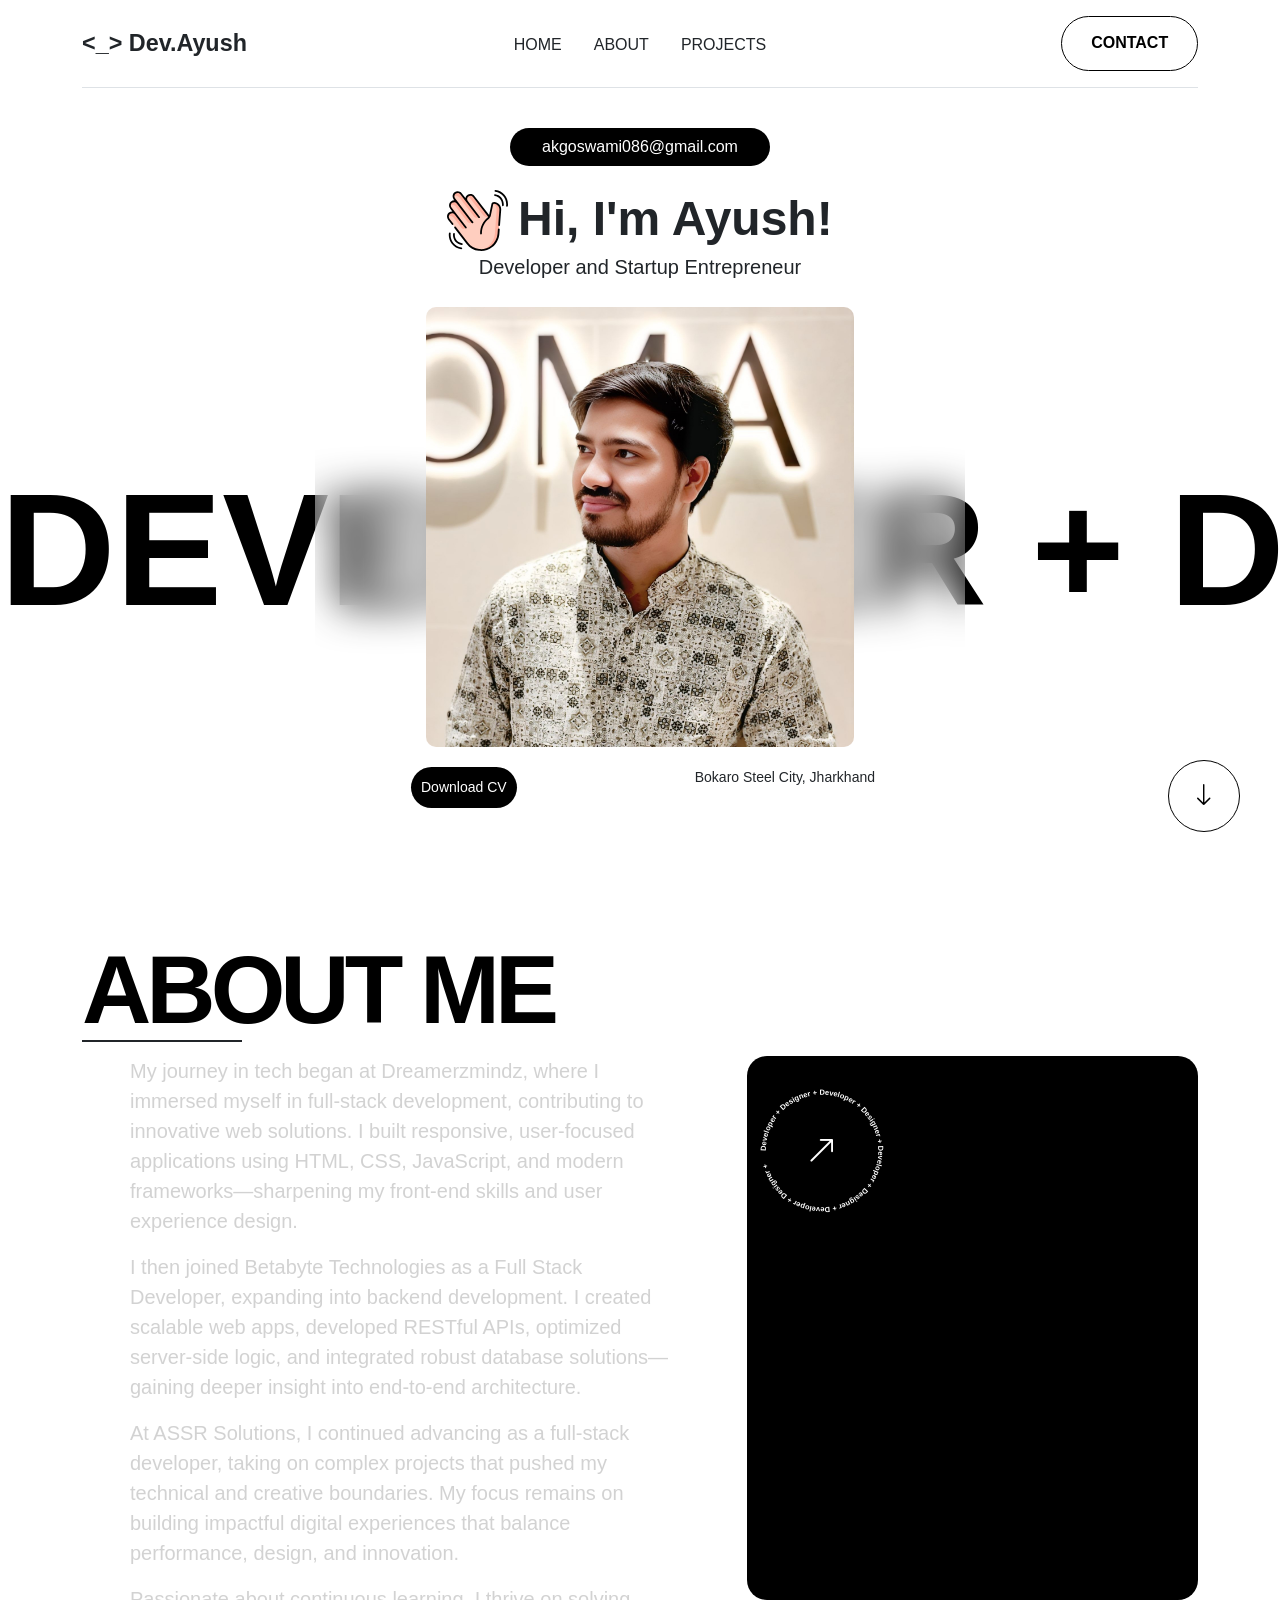
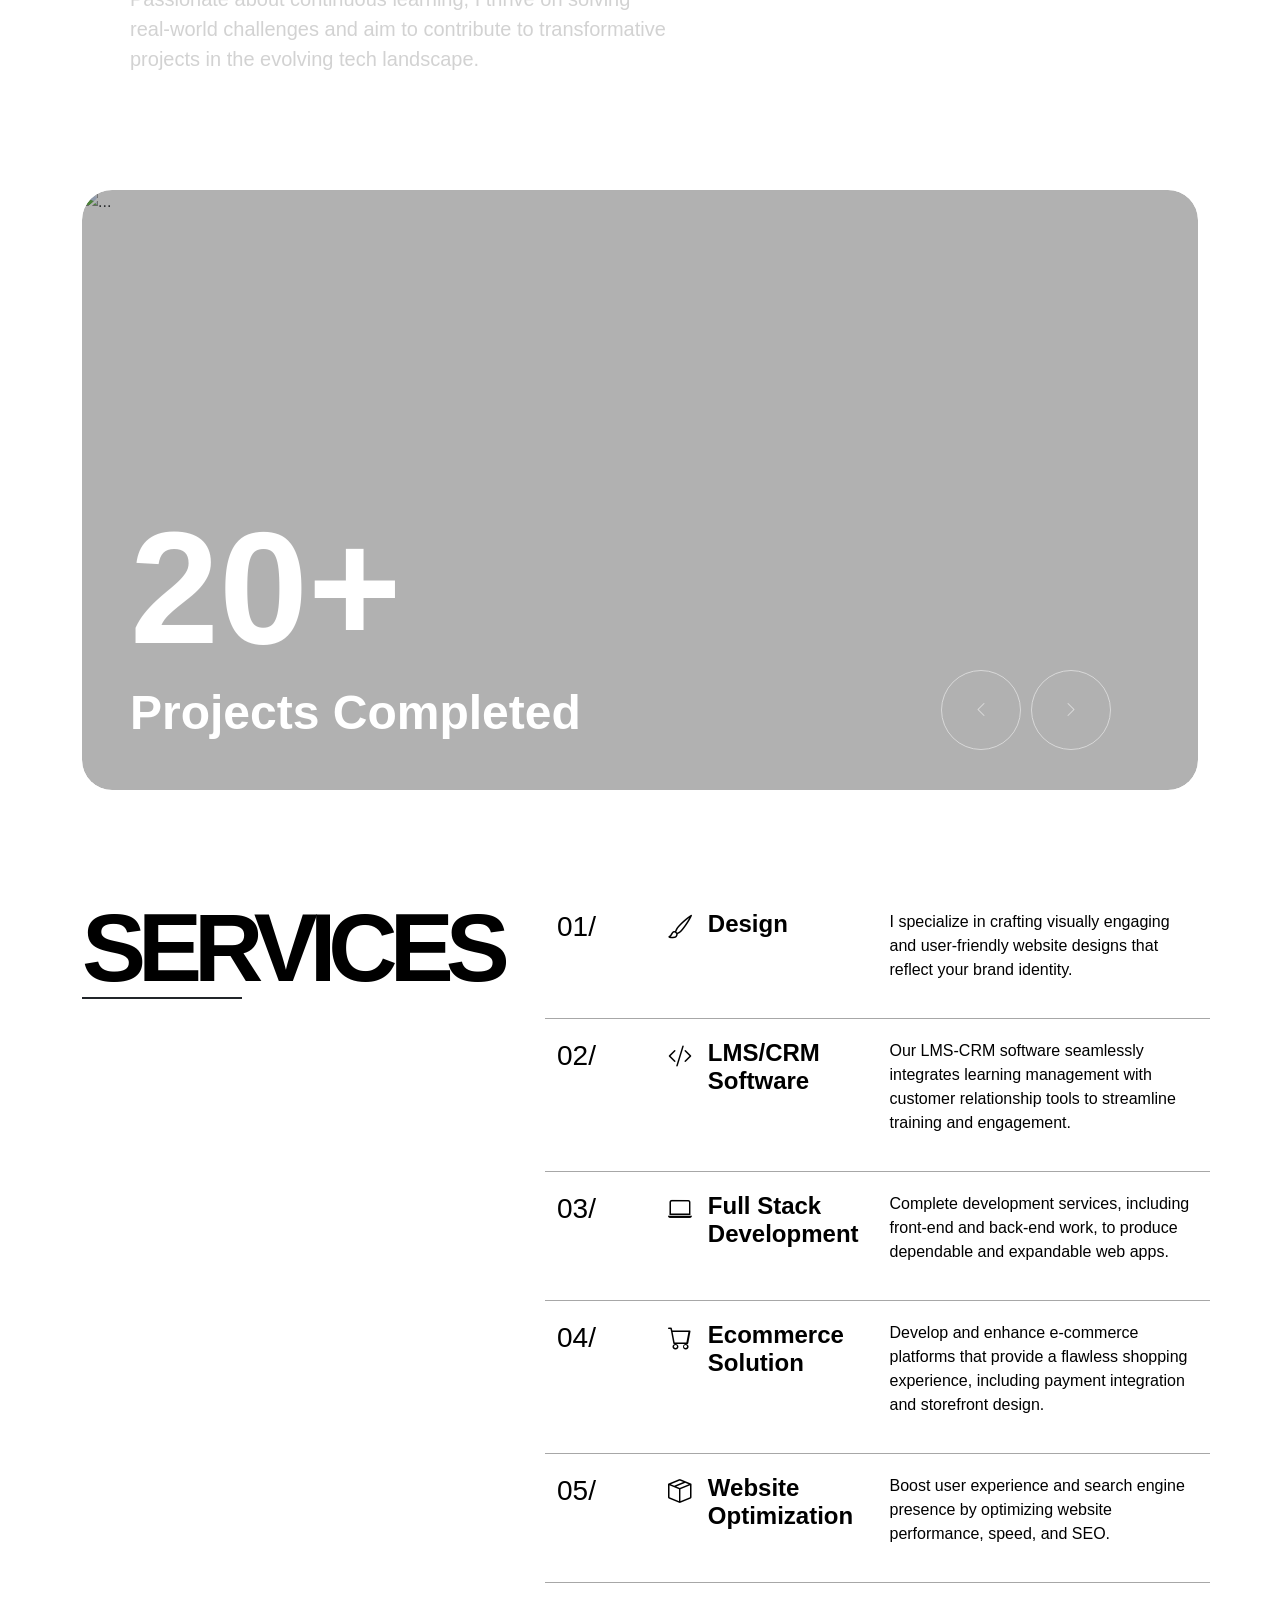
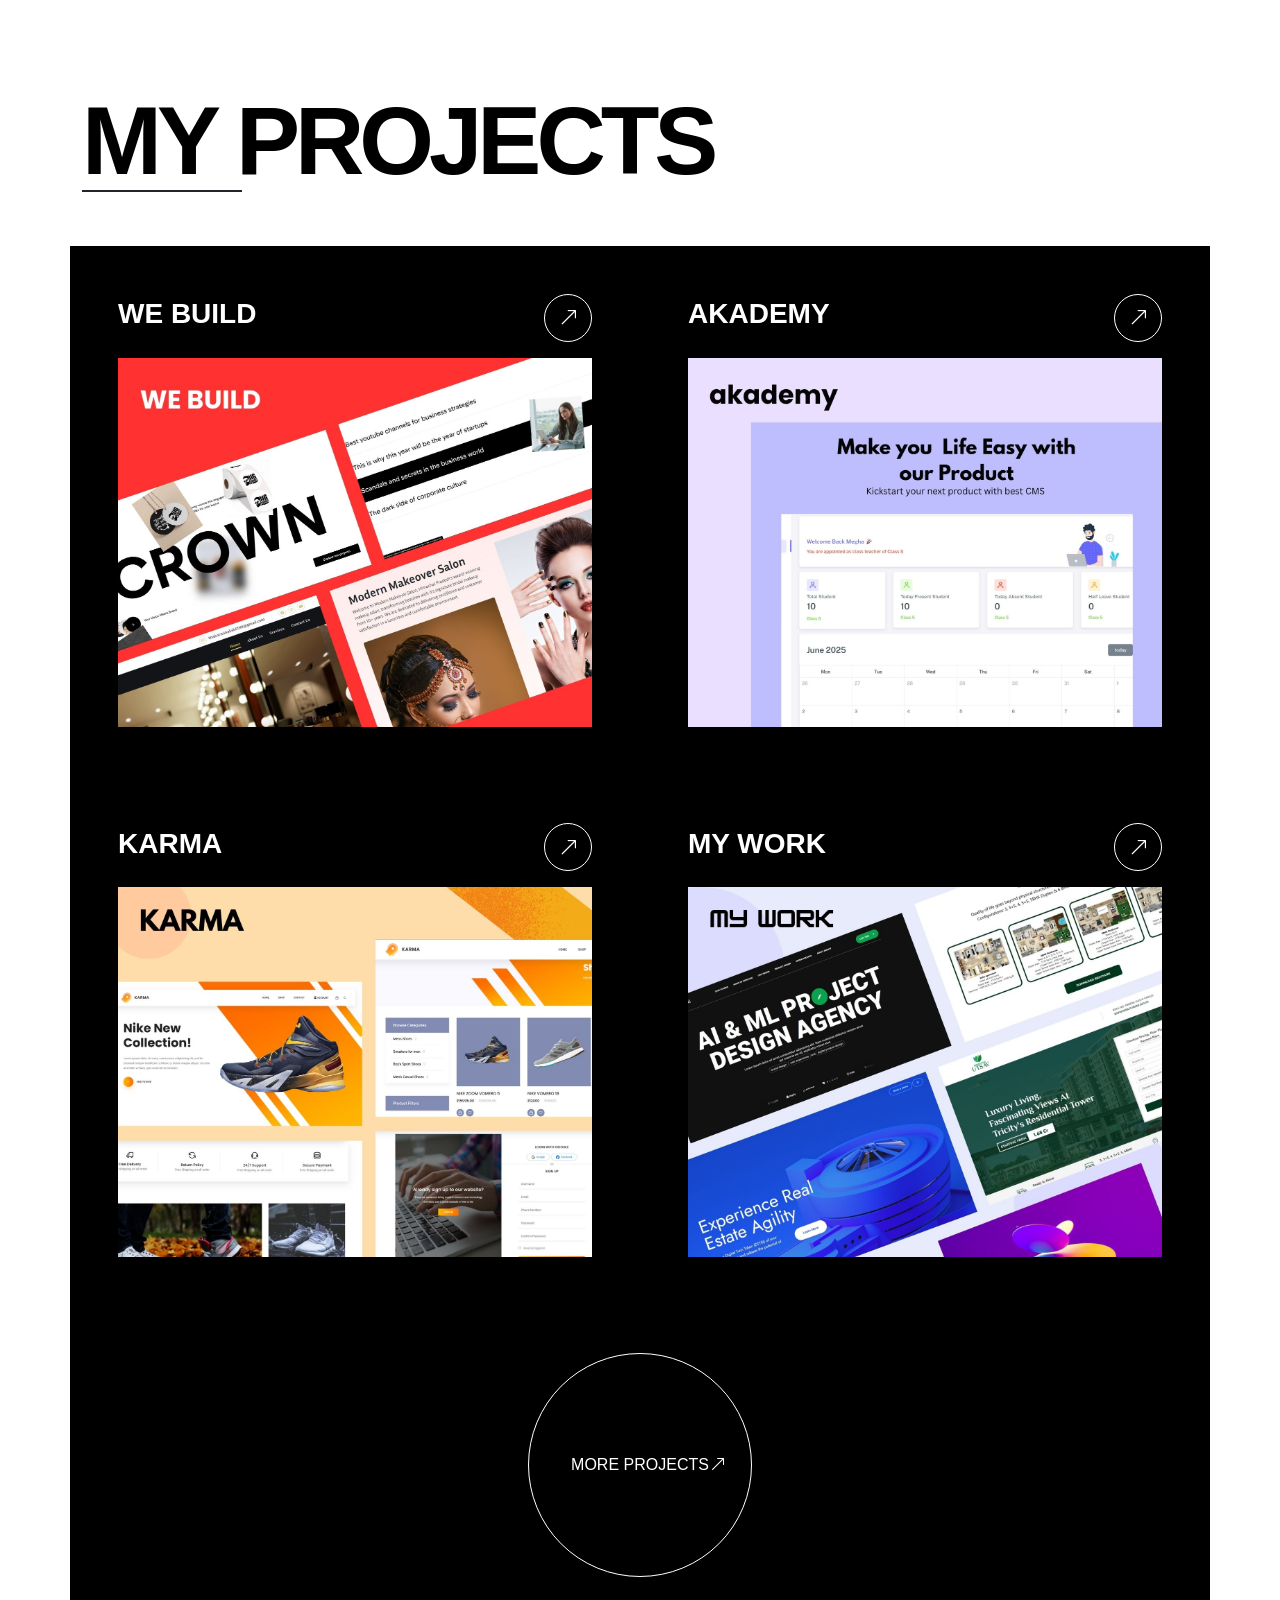
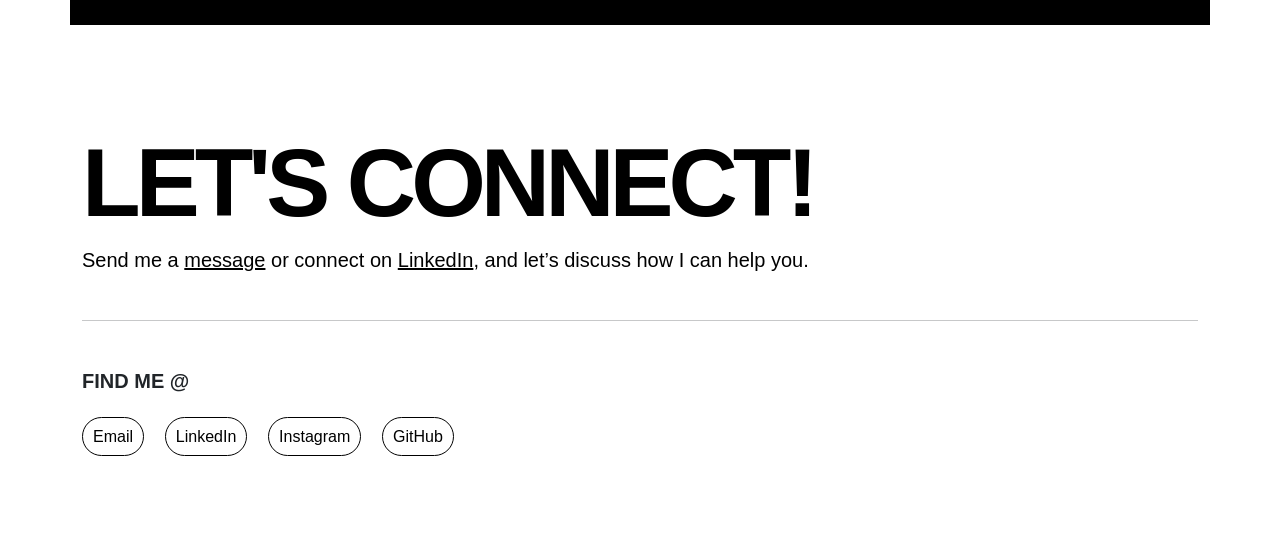
==== index.html @ 2e8b48f1 "donr" ====
<!DOCTYPE html>
<html lang="en">

<head>
    <meta charset="UTF-8">
    <meta name="viewport" content="width=device-width, initial-scale=1.0">
    <link rel="stylesheet" href="./assets/css/style.css">
    <link rel="stylesheet" href="./assets/css/bootstrap.min.css">
    <link rel="stylesheet" href="https://cdn.jsdelivr.net/npm/bootstrap-icons@1.13.1/font/bootstrap-icons.min.css">
    <title>Portfolio</title>
</head>

<body>
    <div class="main">
        <div class="container">
            <header
                class="d-flex flex-wrap align-items-center justify-content-md-between py-3 border-bottom">
                <a href="/" class="d-flex align-items-center col-md-3 mb-2 mb-md-0 text-dark text-decoration-none logo">
                    <span>
                        <_>
                    </span>&nbsp;Dev.Ayush
                </a>

                <ul class="nav col-12 col-md-auto mb-2 justify-content-center mb-md-0" id="menu">
                    <li><a href="#" class="nav-link px-3 link-dark">Home</a></li>
                    <li><a href="#" class="nav-link px-3 link-dark">About</a></li>
                    <li><a href="#" class="nav-link px-3 link-dark">Projects</a></li>
                </ul>

                <div class="col-md-3 text-end">
                    <button type="button" class="contact-btn">Contact</button>
                </div>
            </header>
        </div>
        <!-- Section 1 Start -->
        <section class="banner-section">
            <div class="scrolling-text">
                <div class="scrolling-text-content">
                    <span>DEVELOPER + DESIGNER + ENTREPRENEUR&nbsp;&nbsp;&nbsp;</span>
                    <span>DEVELOPER + DESIGNER + ENTREPRENEUR&nbsp;&nbsp;&nbsp;</span>
                </div>
            </div>
            <div class="container d-flex justify-content-center">
                <div class="main-context text-center">
                    <a href="mailto:akgoswami086@gmail.com"
                        class="text-white text-decoration-none mail-text">akgoswami086@gmail.com</a>
                    <div class="my_name">
                        <img src="./assets/img/66a34273d71d220abd8f692c_hi.svg" class="hand_img" alt="">
                        <h2>Hi, I'm Ayush!</h2>
                    </div>
                    <h5>Developer and Startup Entrepreneur</h5>
                    <div class="ayush_img">
                        <img src="./assets/img/ayush.jpg" class="img-fluid" alt="">
                    </div>
                    <div class="description">
                        <a href="">Download CV</a>
                        <p>Bokaro Steel City, Jharkhand</p>
                    </div>
                </div>
            </div>
            <button class="arrow-direction">
                <i class="bi bi-arrow-down"></i>
            </button>
        </section>
        <!-- Section 1 End -->

        <!-- Section 2 Start -->
        <section class="about-section">
            <div class="container">
                <div class="about-title">
                    <h1>About Me</h1>
                    <span></span>
                </div>
                <div class="row">
                    <div class="col-lg-7 col-md-6 col-sm-12">
                        <div class="about-text px-lg-5 px-0">
                            <p>My journey in tech began at Dreamerzmindz, where I immersed myself in full-stack
                                development, contributing to innovative web solutions. I built responsive, user-focused
                                applications using HTML, CSS, JavaScript, and modern frameworks—sharpening my front-end
                                skills and user experience design.</p>

                            <p>I then joined Betabyte Technologies as a Full Stack Developer, expanding into backend
                                development. I created scalable web apps, developed RESTful APIs, optimized server-side
                                logic, and integrated robust database solutions—gaining deeper insight into end-to-end
                                architecture.</p>

                            <p>At ASSR Solutions, I continued advancing as a full-stack developer, taking on complex
                                projects that pushed my technical and creative boundaries. My focus remains on building
                                impactful digital experiences that balance performance, design, and innovation.</p>

                            <p>Passionate about continuous learning, I thrive on solving real-world challenges and aim
                                to contribute to transformative projects in the evolving tech landscape.</p>
                        </div>
                    </div>
                    <div class="col-lg-5 col-md-6 col-sm-12">
                        <div class="robot-image">
                            <img src="./assets/img/ai-generated-8679366.png" alt="">
                            <div class="circle-text-wrapper">
                                <svg viewBox="0 0 200 200" class="rotating-circle" xmlns="http://www.w3.org/2000/svg">
                                    <defs>
                                        <path id="circlePath"
                                            d="M100,100 m-75,0 a75,75 0 1,1 150,0 a75,75 0 1,1 -150,0" />
                                    </defs>
                                    <text fill="#fff" font-size="10" font-weight="bold">
                                        <textPath href="#circlePath" startOffset="0%">
                                            Developer + Designer + Developer + Designer + Developer + Designer +
                                            Developer + Designer +
                                        </textPath>
                                    </text>
                                </svg>
                                <div class="center-arrow">
                                    <i class="bi bi-arrow-up-right"></i>
                                </div>
                            </div>

                        </div>

                    </div>
                </div>
            </div>

        </section>
        <!-- Section 2 End -->

        <!-- Section 3 Start -->
        <section class="slideshow">
            <div class="container">
                <div id="carouselExample" class="carousel slide">
                    <div class="carousel-inner">
                        <div class="carousel-item active">
                            <div class="carousel-overlay">
                                <img src="./assets/img/carousel-1.jpg" class="d-block img-fluid" alt="...">
                            </div>
                            <div class="carousel-text">
                                <span class="h1">20+</span><br>
                                <span class="h5">Projects Completed</span>
                            </div>

                        </div>
                        <div class="carousel-item">
                            <div class="carousel-overlay">
                                <img src="./assets/img/carousel-2.jpg" class="d-block img-fluid" alt="...">
                            </div>
                            <div class="carousel-text">
                                <span class="h1">98%</span><br>
                                <span class="h5">Client Satisfaction</span>
                            </div>
                        </div>
                        <div class="carousel-item">
                            <div class="carousel-overlay">
                                <img src="./assets/img/carousel-4.jpg" class="d-block img-fluid" alt="...">
                            </div>
                            <div class="carousel-text">
                                <span class="h1">3+</span><br>
                                <span class="h5">Years of Experience</span>
                            </div>
                        </div>
                    </div>

                    <button class="carousel-control-prev" type="button" data-bs-target="#carouselExample"
                        data-bs-slide="prev">
                        <i class="bi bi-chevron-left"></i>
                    </button>
                    <button class="carousel-control-next" type="button" data-bs-target="#carouselExample"
                        data-bs-slide="next">
                        <i class="bi bi-chevron-right"></i>
                    </button>
                </div>
            </div>
        </section>
        <!-- Section 3 End -->

        <!-- Section 4 Start -->
        <section class="service-section">
            <div class="container">
                <div class="row">
                    <div class="col-md-5">
                        <div class="service-title">
                            <h1>Services</h1>
                            <span></span>
                        </div>
                    </div>
                    <div class="col-md-7 d-flex justify-content-center align-items-center">
                        <div class="services">
                            <div class="row">
                                <div class="col-md-2">
                                    <h3>01/</h3>
                                </div>
                                <div class="col-md-4 d-flex gap-3">
                                    <i class="bi bi-brush"></i>
                                    <h2>Design</h2>
                                </div>
                                <div class="col-md-6">
                                    <p>I specialize in crafting visually engaging and user-friendly website designs that
                                        reflect your brand identity.</p>
                                </div>
                                <div class="center14"></div>
                            </div>
                            <div class="row">
                                <div class="col-md-2">
                                    <h3>02/</h3>
                                </div>
                                <div class="col-md-4 d-flex gap-3">
                                    <i class="bi bi-code-slash"></i>
                                    <h2>LMS/CRM Software</h2>
                                </div>
                                <div class="col-md-6">
                                    <p>Our LMS-CRM software seamlessly integrates learning management with customer
                                        relationship tools to streamline training and engagement.</p>
                                </div>
                                <div class="center14"></div>
                            </div>
                            <div class="row">
                                <div class="col-md-2">
                                    <h3>03/</h3>
                                </div>
                                <div class="col-md-4 d-flex gap-3">
                                    <i class="bi bi-laptop"></i>
                                    <h2>Full Stack Development</h2>
                                </div>
                                <div class="col-md-6">
                                    <p>Complete development services, including front-end and back-end work, to produce
                                        dependable and expandable web apps.
                                    </p>
                                </div>
                                <div class="center14"></div>
                            </div>
                            <div class="row">
                                <div class="col-md-2">
                                    <h3>04/</h3>
                                </div>
                                <div class="col-md-4 d-flex gap-3">
                                    <i class="bi bi-cart"></i>
                                    <h2>Ecommerce Solution</h2>
                                </div>
                                <div class="col-md-6">
                                    <p>Develop and enhance e-commerce platforms that provide a flawless shopping
                                        experience, including payment integration and storefront design.</p>
                                </div>
                                <div class="center14"></div>
                            </div>
                            <div class="row">
                                <div class="col-md-2">
                                    <h3>05/</h3>
                                </div>
                                <div class="col-md-4 d-flex gap-3">
                                    <i class="bi bi-box-seam"></i>
                                    <h2>Website Optimization</h2>
                                </div>
                                <div class="col-md-6">
                                    <p>Boost user experience and search engine presence by optimizing website
                                        performance, speed, and SEO.</p>
                                </div>
                                <div class="center14"></div>
                            </div>
                        </div>
                    </div>
                </div>
            </div>
        </section>
        <!-- Section 4 End -->

        <!-- Section 5 Start -->
        <section class="project-section">
            <div class="container">
                <div class="project-title">
                    <h1>My Projects</h1>
                    <span></span>
                </div>
                <div class="row my-5">
                    <div class="col-md-6 p-lg-5 p-md-3 p-sm-2 py-5 project-image">
                        <div class="project-text d-flex justify-content-between align-items-center mb-3">
                            <h3>We Build</h3>
                            <i class="bi bi-arrow-up-right"></i>
                        </div>
                        <div class="img">
                            <img src="./assets/img/project-1.jpg" class="img-fluid" alt="">
                        </div>
                    </div>
                    <div class="col-md-6 p-lg-5 p-md-3 p-sm-2 py-5 project-image">
                        <div class="project-text d-flex justify-content-between align-items-center mb-3">
                            <h3>akademy</h3>
                            <i class="bi bi-arrow-up-right"></i>
                        </div>
                        <div class="img">
                            <img src="./assets/img/project-2.jpg" class="img-fluid" alt="">
                        </div>
                    </div>
                    <div class="col-md-6 p-lg-5 p-md-3 p-sm-2 py-5 project-image">
                        <div class="project-text d-flex justify-content-between align-items-center mb-3">
                            <h3>Karma</h3>
                            <i class="bi bi-arrow-up-right"></i>
                        </div>
                        <div class="img">
                            <img src="./assets/img/project-3.jpg" class="img-fluid" alt="">
                        </div>
                    </div>
                    <div class="col-md-6 p-lg-5 p-md-3 p-sm-2 py-5 project-image">
                        <div class="project-text d-flex justify-content-between align-items-center mb-3">
                            <h3>My Work</h3>
                            <i class="bi bi-arrow-up-right"></i>
                        </div>
                        <div class="img">
                            <img src="./assets/img/project-4.jpg" class="img-fluid" alt="">
                        </div>
                    </div>
                    <div class="col-md-12 p-5 project-image">
                        <div class="button">
                            <a href="">More Projects <i class="bi bi-arrow-up-right default-icon"></i><i
                                    class="bi bi-arrow-right hover-icon"></i></a>
                        </div>
                    </div>
                </div>
            </div>
        </section>

        <!-- Section 5 End -->

        <!-- Section 6 Start -->
        <section class="connect-section">
            <div class="container">
                <div class="connect-title mb-5">
                    <h1>Let's Connect!</h1>
                    <h5>Send me a <a href="">message</a> or connect on <a href="">LinkedIn</a>, and let’s discuss how I can help you.</h5>
                </div>
                <hr>
                <div class="button-group mt-5">
                    <h5>find me @</h5>
                    <ul>
                        <li><a href="">Email</a></li>
                        <li><a href="">LinkedIn</a></li>
                        <li><a href="">Instagram</a></li>
                        <li><a href="">GitHub</a></li>
                    </ul>
                </div>
            </div>
        </section>
        <!-- Section 6 End -->


    </div>
</body>
<script src="./assets/js/bootstrap.min.js"></script>
<script src="https://cdnjs.cloudflare.com/ajax/libs/gsap/3.12.2/gsap.min.js"></script>
<script src="https://cdnjs.cloudflare.com/ajax/libs/gsap/3.12.2/ScrollTrigger.min.js"></script>
<script>
    gsap.registerPlugin(ScrollTrigger);

    document.querySelectorAll(".about-text p").forEach(function (p) {
        gsap.to(p, {
            scrollTrigger: {
                trigger: p,
                start: "top 80%",
                end: "bottom top",
                scrub: 0.5,
            },
            color: "#000"
        });
    });
</script>



</html>
---- assets/css/style.css ----
@import url(../fonts/Inter-Italic-VariableFont_opsz\,wght.ttf);

* {
    margin: 0;
    padding: 0;
    font-family: "Inter", sans-serif;
}

header .logo {
    font-size: 1.46rem;
    font-family: "Inter", sans-serif;
    font-weight: 600;
}

#menu .nav-link {
    position: relative;
    display: inline-block;
    color: #000;
    text-decoration: none;
    padding-bottom: 4px;
    transition: color 0.3s ease;
    text-transform: uppercase;
}

#menu .nav-link::after {
    content: '';
    position: absolute;
    left: 0;
    bottom: 0;
    width: 0%;
    height: 2px;
    background-color: #000;
    transition: width 0.3s ease;
}

#menu .nav-link:hover::after {
    width: 100%;
}

.contact-btn {
    border: 1px solid #000;
    border-radius: 30px;
    padding: .9rem 1.8rem;
    background: none;
    font-weight: 600;
    text-transform: uppercase;
    /* box-shadow: 0 0 1px 1px black; */
    transition: .2ms ease-in;
}

.contact-btn:hover {
    background: black;
    transition: .2s ease-out;
    box-shadow: 0 0 1px 2px black;
    color: white;
}

.banner-section {
    /* height: 110vh; */
    display: flex;
    flex-direction: column;
    justify-content: center;
    align-items: center;
    position: relative;
    margin: 3rem 0;
}

.scrolling-text {
    position: absolute;
    top: 40%;
    /* Adjust as needed */
    width: 100%;
    overflow: hidden;
    white-space: nowrap;
    z-index: 0;
}

.scrolling-text-content {
    display: inline-block;
    white-space: nowrap;
    animation: marquee 30s linear infinite;
}

.scrolling-text-content span {
    font-size: 10rem;
    font-weight: 700;
    color: rgb(0, 0, 0);
}

@keyframes marquee {
    0% {
        transform: translateX(0%);
    }

    100% {
        transform: translateX(-50%);
    }
}

.banner-section .container {
    z-index: 1;
    position: relative;
}

.banner-section .container .mail-text {
    background-color: #000;
    border-radius: 30px;
    padding: .645rem 2rem;
}

.main-context {
    width: 650px;
}

.my_name {
    display: flex;
    justify-content: center;
    gap: 10px;
    margin-top: 30px;
    /* margin-bottom: 10px; */
}

.my_name h2 {
    font-family: "Inter", sans-serif;
    font-weight: 700;
    font-size: 3rem;
}

.hand_img {
    height: 3.8rem;
}

.ayush_img {
    padding: 20px;
    backdrop-filter: blur(20px);
    text-align: center;
    background-color: #ffffff26;
    height: 30rem;
    width: auto;
}

.ayush_img img {
    height: 100%;
    /* width: auto; */
    border-radius: 10px;
}

.description {
    display: flex;
    justify-content: space-between;
    width: 29rem;
    margin: 0 6rem;
    margin-bottom: 0px;
    margin-bottom: 4rem;
    font-size: 14px;
}

.description a {
    text-decoration: none;
    color: white;
    background: black;
    padding: 10px;
    border-radius: 50px;
}

.arrow-direction {
    position: absolute;
    right: 0;
    bottom: 0;
    margin: 2.5rem;
    border: 1px solid #000;
    padding: 1.5rem;
    border-radius: 100%;
    width: 4.5rem;
    height: 4.5rem;
    text-align: center;
    align-items: center;
    display: flex;
    justify-content: center;
    background: none;
    transition: background 0.3s ease-in-out, color 0.3s ease-in-out;
    color: #000;
}

.arrow-direction i {
    font-size: 24px;
}

.arrow-direction:hover {
    background: #000;
    color: #fff;
    /* transition: 0.3s ease-in-out; */
}

/* Section Banner ends */


/* Section About Starts */
.about-section {
    margin-top: 60px;
}

.about-title {
    position: relative;
}


.about-title h1 {
    font-size: 6rem;
    font-weight: 700;
    text-transform: uppercase;
    color: #000;
    position: relative;
    letter-spacing: -5px;
}

.about-title span {
    width: 10rem;
    background-color: #000;
    border: 1px solid;
    display: flex;
    position: absolute;
    bottom: 6px;
}

.about-text p {
    font-size: 20px;
    color: #c4c4c4c4;
    transition: color 0.3s ease;
}


.robot-image {
    width: 100%;
    display: flex;
    justify-content: center;
    align-items: center;
    position: relative;
    overflow: hidden;
    background: #000;
    border-radius: 20px;
    height: 34rem;
}

.robot-image img {
    width: auto;
    height: 100%;
    /* filter: drop-shadow(20px 5px 4px #ffffff); */
}

.circle-text-wrapper {
    width: 150px;
    height: 150px;
    margin: 20px auto;
    position: absolute;
    top: 0;
    left: 0;
}

.rotating-circle {
    width: 100%;
    height: 100%;
    animation: rotateText 10s linear infinite;
    transform-origin: center center;
    display: block;
}

.center-arrow {
    position: absolute;
    top: 50%;
    left: 50%;
    transform: translate(-50%, -50%);
    font-size: 30px;
    color: #fff;
    z-index: 10;
}

@keyframes rotateText {
    0% {
        transform: rotate(0deg);
    }

    100% {
        transform: rotate(360deg);
    }
}

/* Section About Ends */


/* Section 3 Start */

.slideshow {
    margin-top: 100px;
    margin-bottom: 100px;
}

.carousel-overlay {
    position: relative;
    border-radius: 30px;
    overflow: hidden;
}

.carousel.slide,
.carousel-inner {
    border-radius: 30px;
}

.carousel-overlay img {
    height: 600px;
    width: 100%;
    object-fit: cover;
    display: block;
    border-radius: 30px;
}

.carousel-overlay::after {
    content: "";
    position: absolute;
    top: 0;
    left: 0;
    width: 100%;
    height: 100%;
    background-color: rgba(61, 61, 61, 0.4);
    pointer-events: none;
}

.carousel .carousel-control-prev {
    border: 1px solid #fff;
    height: 5rem;
    width: 5rem;
    border-radius: 100%;
    position: absolute;
    right: 0;
    bottom: 0;
    justify-content: center;
    left: 77%;
    top: 80%;
    transition: background 0.3s ease-in-out, color 0.3s ease-in-out;


}

.carousel .carousel-control-next {
    height: 5rem;
    width: 5rem;
    border-radius: 100%;
    position: absolute;
    right: 0;
    bottom: 0;
    justify-content: center;
    left: 85%;
    top: 80%;
    border: 1px solid #fff;
    transition: background 0.3s ease-in-out, color 0.3s ease-in-out;

}

.carousel .carousel-control-prev:hover,
.carousel .carousel-control-next:hover {
    background-color: #fff;
    color: #000;
}

.carousel-text {
    position: absolute;
    bottom: 0;
    color: #fff;
    padding: 3rem;
}

.carousel-text .h1 {
    font-size: 10rem;
    font-weight: 700;
    font-family: "Inter", sans-serif;
}

.carousel-text .h5 {
    font-size: 3rem;
    font-weight: 600;
    font-family: "Inter", sans-serif;
}

/* Section 3 End */

/* Section 4 Start */
.service-section {
    margin-bottom: 100px;
}

.service-title {
    position: relative;
}

.service-title h1 {
    font-size: 6rem;
    font-weight: 700;
    text-transform: uppercase;
    color: #000;
    position: relative;
    letter-spacing: -8px;
}

.service-title span {
    width: 10rem;
    background-color: #000;
    border: 1px solid;
    display: flex;
    position: absolute;
    bottom: 6px;
}

.services {
    position: relative;
}

.services h2 {
    font-weight: 600;
    font-size: 1.5rem;
    font-family: "Inter", sans-serif;
}

.services i {
    font-size: 1.5rem;
}

.services .row {
    border-bottom: 1px solid rgb(167, 167, 167);
    padding: 20px 0;
    position: relative;
    color: #000;
    overflow: hidden;
    transition: color 0.3s ease;
}

.services .row .center14 {
    height: 0%;
    width: 100%;
    background-color: #000;
    position: absolute;
    left: 50%;
    top: 50%;
    transform: translate(-50%, -50%);
    transition: all ease 0.5s;
    z-index: 0;
}

.services .row:hover .center14 {
    height: 100%;
}

.services .row>* {
    position: relative;
    z-index: 1;
}

.services .row:hover {
    color: #fff;
}

/* Section 4 End */

/* Section 5 Start */

.project-title {
    position: relative;
}

.project-title h1 {
    font-size: 6rem;
    font-weight: 700;
    text-transform: uppercase;
    color: #000;
    position: relative;
    letter-spacing: -5px;
}

.project-title span {
    width: 10rem;
    background-color: #000;
    border: 1px solid;
    display: flex;
    position: absolute;
    bottom: 6px;
}

.project-image {
    background-color: #000;
    color: #fff;
}

.project-image .img {
    overflow: hidden;
}

.project-image img {
    transition: transform 0.4s ease;
    cursor: pointer;
}

.project-image:hover img {
    transform: scale(1.05);
}


.project-image h3 {
    font-weight: 600;
    text-transform: uppercase;
}

.project-image .project-text i {
    font-size: 1.2rem;
    border-radius: 1px solid #fff;
    border-radius: 100%;
    border: 1px solid #fff;
    width: 3rem;
    height: 3rem;
    text-align: center;
    display: flex;
    justify-content: center;
    align-items: center;
    cursor: pointer;
    transition: background 0.3s ease-in-out, color 0.3s ease-in-out;
}

.project-image .project-text i:hover {
    background-color: white;
    color: #000;
}

.project-image .button {
    display: flex;
    justify-content: center;
}

.project-image .button a {
    text-decoration: none;
    color: #fff;
    border: 1px solid #fff;
    border-radius: 100%;
    width: 14rem;
    height: 14rem;
    text-align: center;
    display: flex;
    justify-content: center;
    align-items: center;
    transition: background 0.3s ease-in-out, color 0.3s ease-in-out;
    text-transform: uppercase;
    gap: 5px;
    position: relative;
    overflow: hidden;
}

.project-image .button a .default-icon,
.project-image .button a .hover-icon {
    transition: opacity 0.3s ease, transform 0.3s ease;
    position: absolute;
    right: 25px;
}

.project-image .button a .default-icon {
    opacity: 1;
    transform: translateX(0);
}

.project-image .button a .hover-icon {
    opacity: 0;
    transform: translateX(-10px);
}

.project-image .button a:hover .default-icon {
    opacity: 0;
    transform: translateX(10px);
}

.project-image .button a:hover .hover-icon {
    opacity: 1;
    transform: translateX(0);
}

.project-image .button a:hover {
    background-color: #fff;
    color: #000;
}

/* Section 5 End */


/* Section 6 Starts */

.connect-section {
    /* height: 60vh; */
    margin: 100px 0;
}

.connect-title h1 {
    font-size: 6rem;
    font-weight: 700;
    text-transform: uppercase;
    color: #000;
    position: relative;
    letter-spacing: -5px;
}


.connect-title h5 {
    color: #000;
}

.connect-title h5 a {
    color: #000;
}

.button-group h5 {
    text-transform: uppercase;
    font-weight: 600;
}

.button-group ul {
    display: flex;
    gap: 1.3rem;
    margin: 2rem 0;
    padding-left: 0;
}

.button-group ul li {
    list-style: none;
}

.button-group ul li a {
    text-decoration: none;
    padding: 10px;
    border: 1px solid #000;
    border-radius: 30px;
    color: #000;
}

/* Section 6 Ends */


@media (max-width:1400px) {}

@media (max-width:1200px) {
    .about-text p {
        font-size: 18px;
    }

    .carousel-text .h1 {
        font-size: 9rem;
    }

    .carousel .carousel-control-next {
        left: 84%;
    }

    .carousel .carousel-control-prev {
        left: 73%;
    }
}

@media (max-width:992px) {
    .about-text p {
        font-size: 16px;
    }

    .carousel-text .h1 {
        font-size: 8rem;
    }

    .carousel .carousel-control-next {
        left: 84%;
        top: 3%;
    }

    .carousel .carousel-control-prev {
        left: 70%;
        top: 3%;
    }
}

@media (max-width:768px) {
    .about-text p {
        font-size: 16px;
    }

    .carousel-text .h1 {
        font-size: 7rem;
    }

    .carousel .carousel-control-next {
        left: 78%;
        top: 3%;
    }

    .carousel .carousel-control-prev {
        left: 58%;
        top: 3%;
    }

    .arrow-direction {
        position: inherit;
        margin: 0.5rem;
        width: 6.5rem;
        height: 6.5rem;
    }

    .main-context {
        width: 525px;
    }

    .description {
        margin: 0 3rem;
        margin-bottom: 4rem;
        width: 26rem;
    }
}


@media (max-width:576px) {
    .my_name h2 {
        font-size: 2.5rem;
    }

    .main-context h5 {
        font-size: 1.1rem;
    }

    .main-context {
        width: 372px;
    }

    .scrolling-text {
        top: 32%;
    }

    .ayush_img {
        padding: 12px;
        height: 20rem;
    }

    .description {
        width: auto;
        margin: 12px 0rem;
        align-items: center;
    }

    .description p {
        margin-bottom: 0;

    }

    .arrow-direction {
        position: inherit;
    }

    .scrolling-text-content span {
        font-size: 8rem;
    }

    .about-text p {
        font-size: 14px;
    }

    .about-title h1 {
        font-size: 4.5rem;
    }

    .service-title h1 {
        font-size: 4.5rem;
    }

    .project-title h1 {
        font-size: 4.5rem;
    }

    .connect-title h1 {
        font-size: 4.5rem;
    }

    .carousel-text .h1 {
        font-size: 5rem;
    }

    .carousel .carousel-control-next {
        left: 78%;
        top: 3%;
        height: 3.5rem;
        width: 3.5rem;
    }

    .carousel .carousel-control-prev {
        height: 3.5rem;
        width: 3.5rem;
        left: 60%;
        top: 3%;
    }

    .button-group ul {
        gap: .7rem;
    }

    #menu {
        display: none;
    }

    header{
        justify-content: space-between;
    }
}
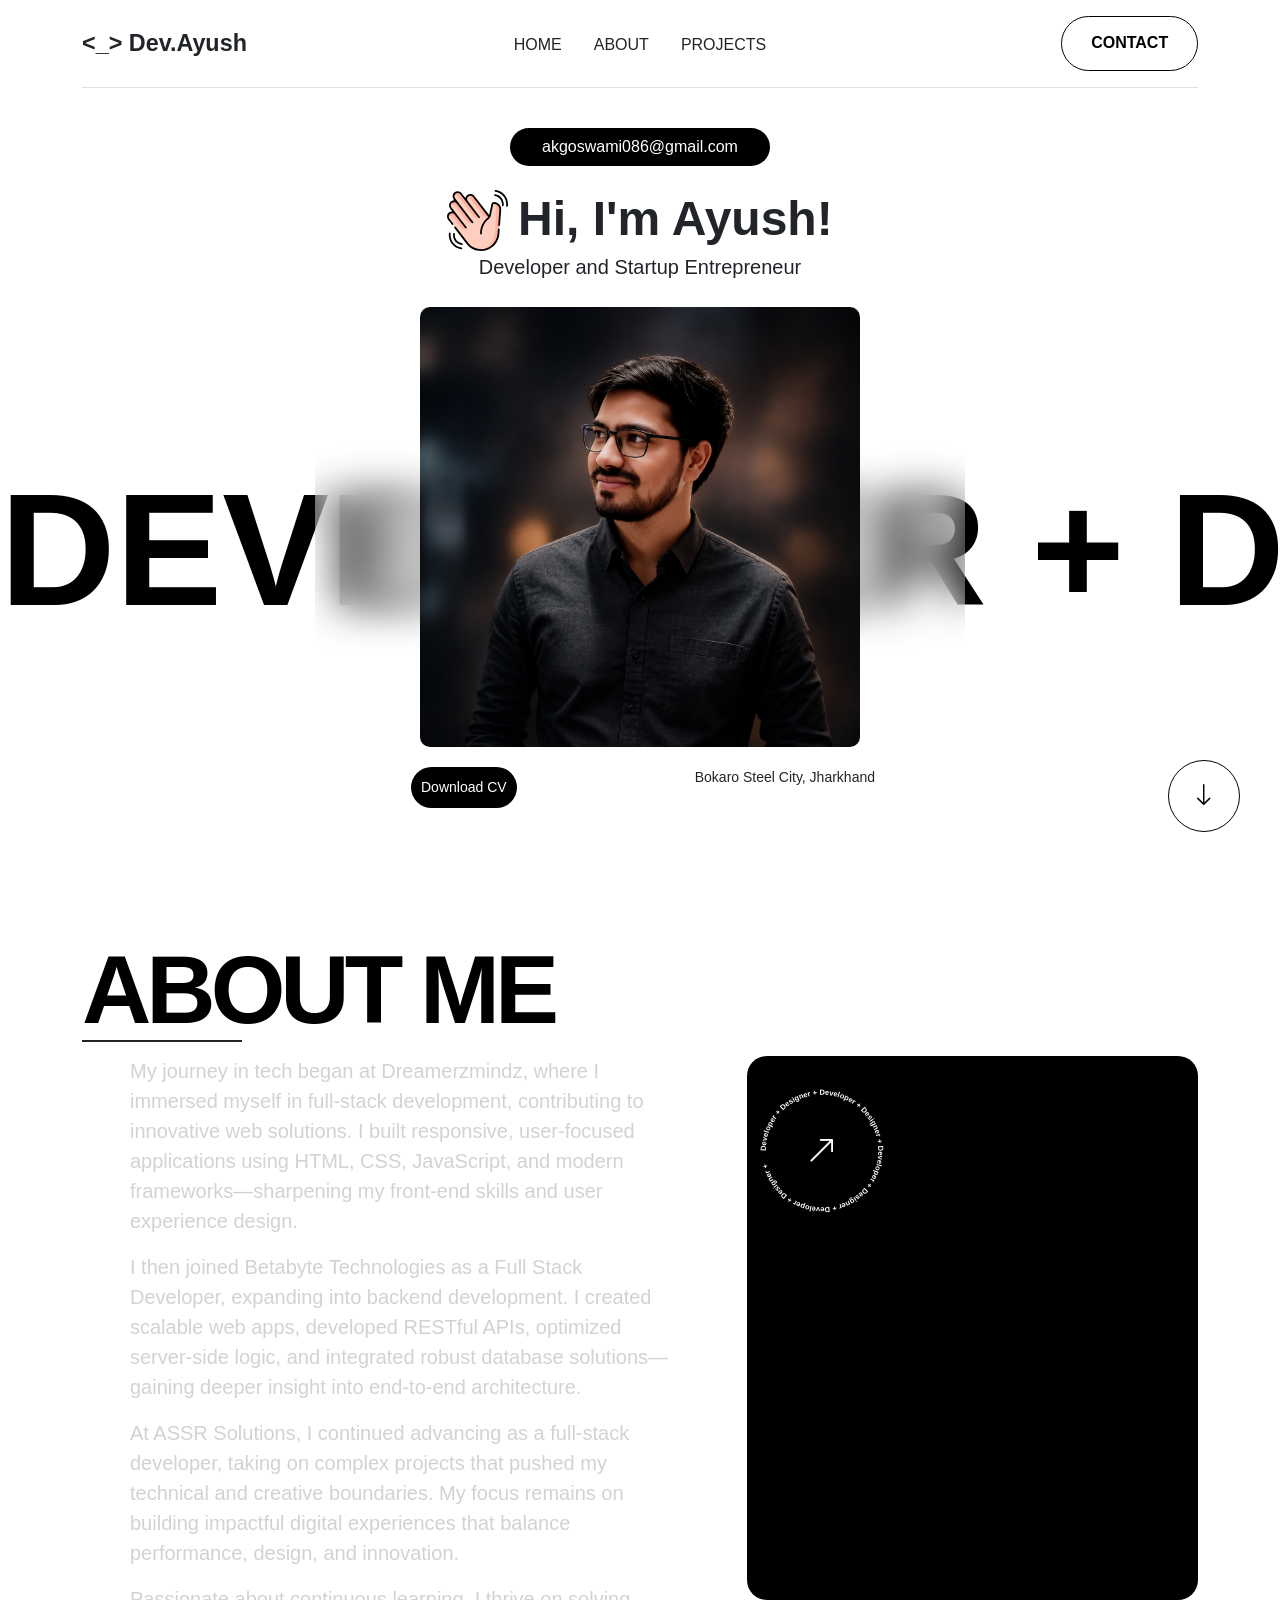
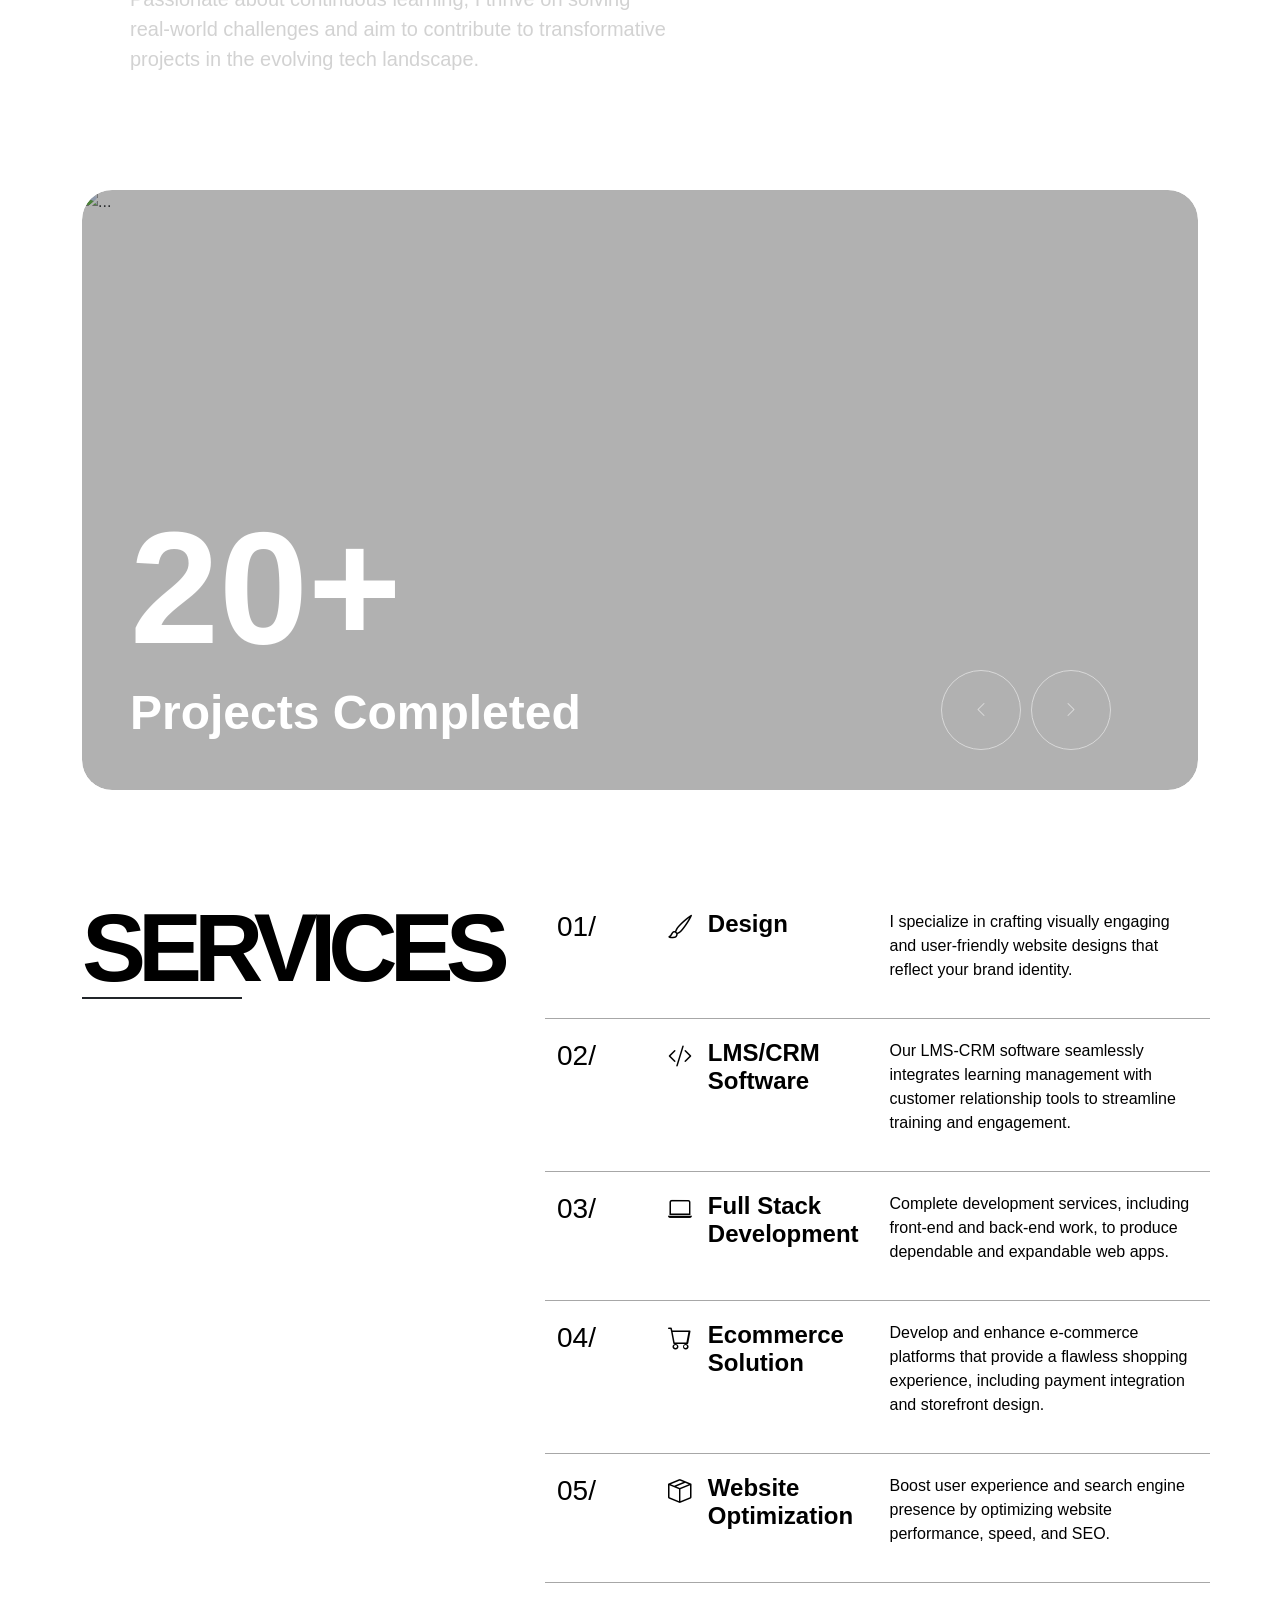
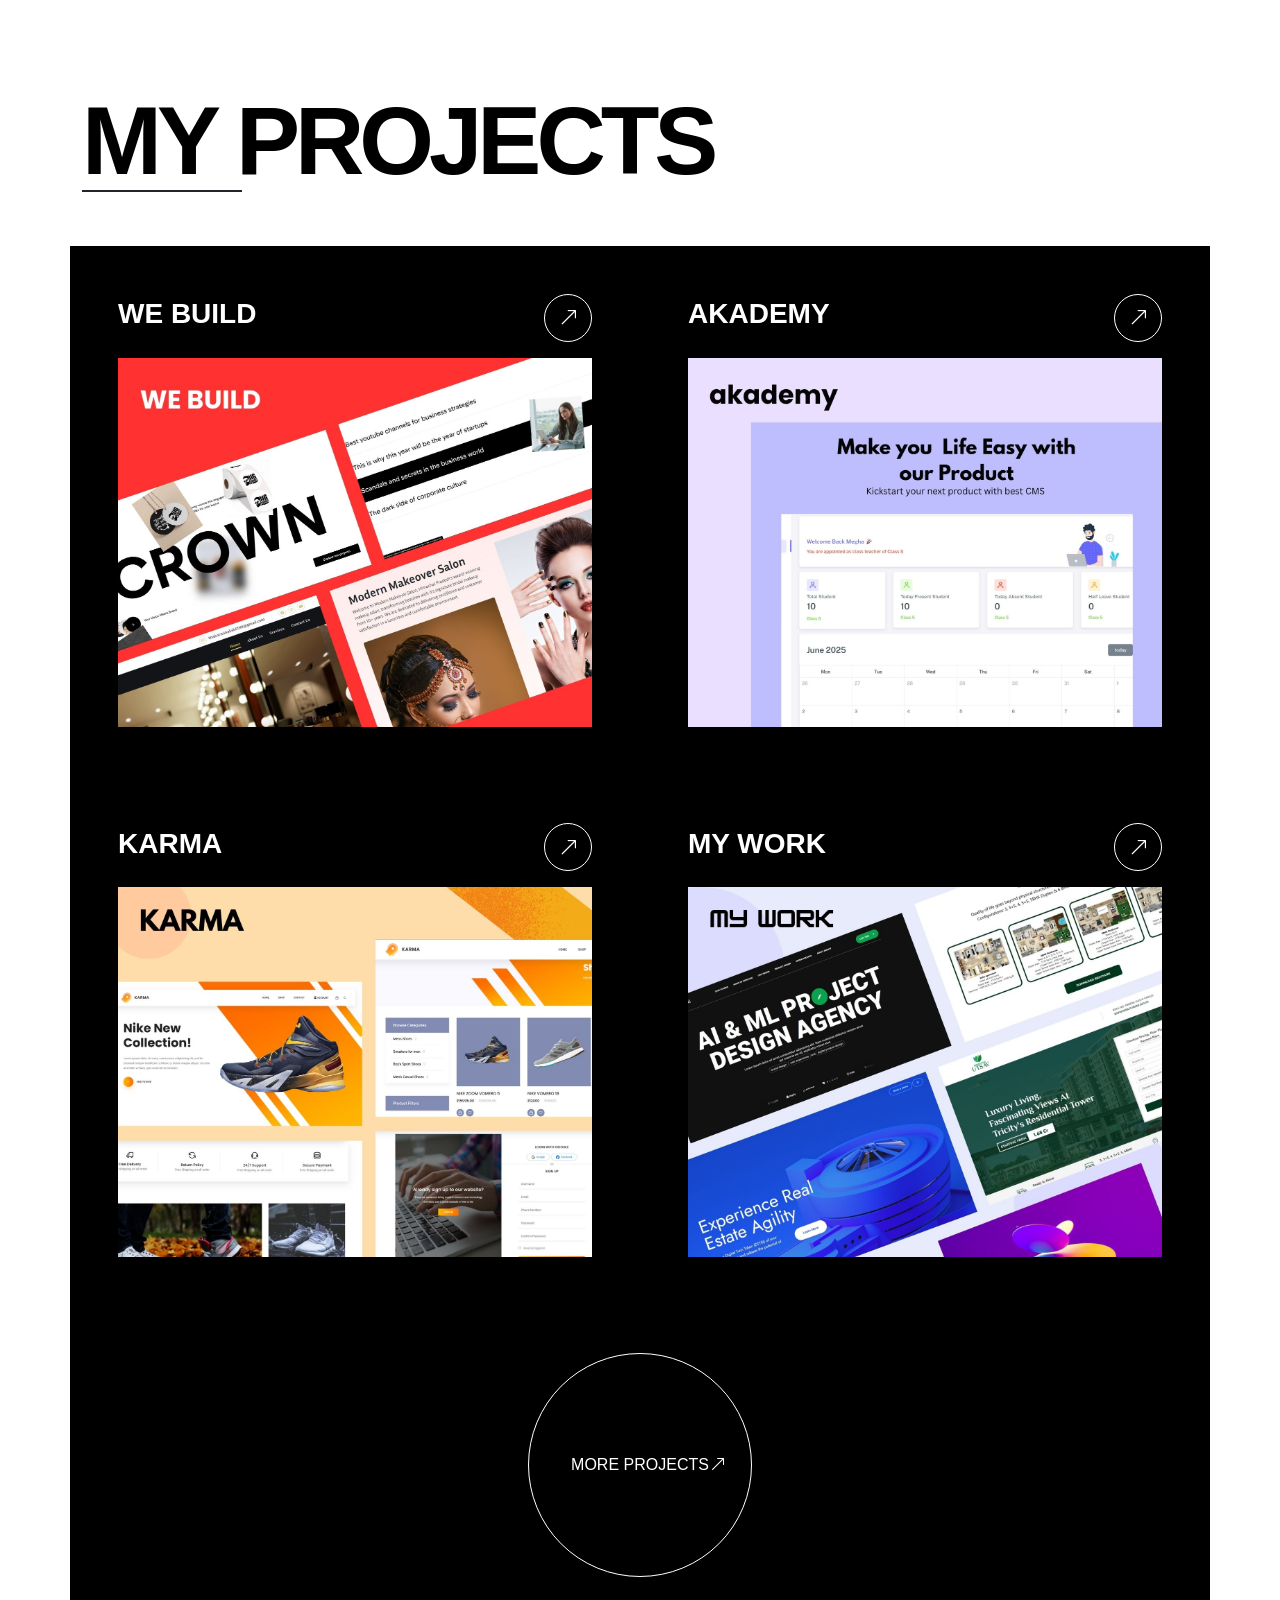
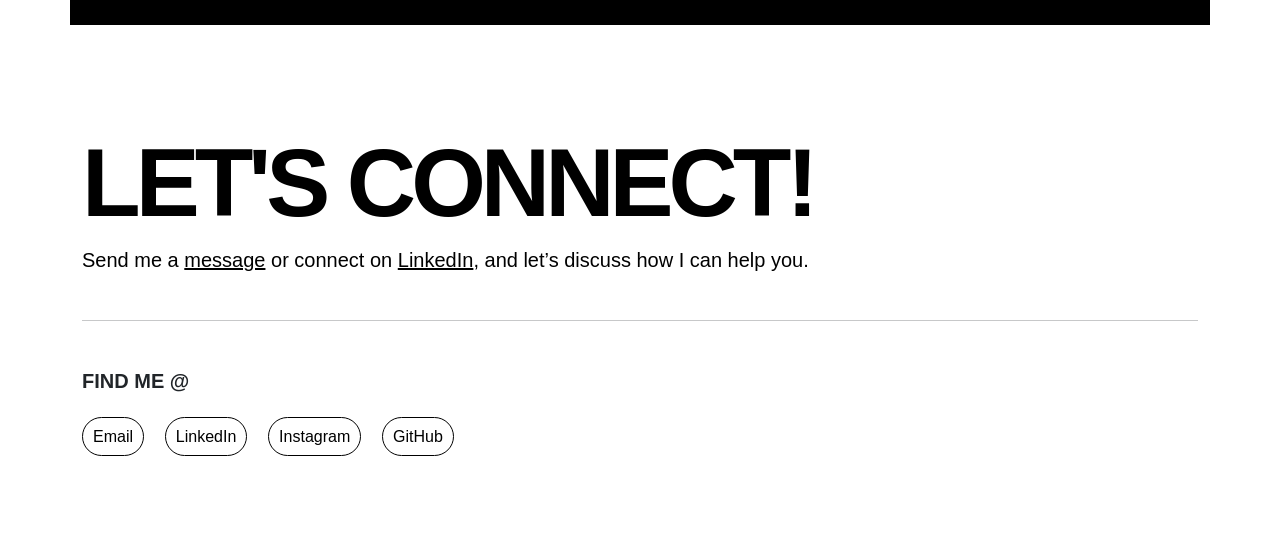
==== commit 7402e2a1: "Update profile image in index.html" ====
--- a/index.html
+++ b/index.html
@@ -22,13 +22,13 @@
                 </a>
 
                 <ul class="nav col-12 col-md-auto mb-2 justify-content-center mb-md-0" id="menu">
-                    <li><a href="#" class="nav-link px-3 link-dark">Home</a></li>
-                    <li><a href="#" class="nav-link px-3 link-dark">About</a></li>
-                    <li><a href="#" class="nav-link px-3 link-dark">Projects</a></li>
+                    <li><a href="" class="nav-link px-3 link-dark">Home</a></li>
+                    <li><a href="#about" class="nav-link px-3 link-dark">About</a></li>
+                    <li><a href="#projects" class="nav-link px-3 link-dark">Projects</a></li>
                 </ul>
 
                 <div class="col-md-3 text-end">
-                    <button type="button" class="contact-btn">Contact</button>
+                    <a href="tel:6200060278" type="button" class="contact-btn">Contact</a>
                 </div>
             </header>
         </div>
@@ -50,10 +50,10 @@
                     </div>
                     <h5>Developer and Startup Entrepreneur</h5>
                     <div class="ayush_img">
-                        <img src="./assets/img/ayush.jpg" class="img-fluid" alt="">
+                        <img src="./assets/img/ayush-new.png" class="img-fluid" alt="">
                     </div>
                     <div class="description">
-                        <a href="">Download CV</a>
+                        <a href="./assets/ayush.pdf" target="_blank" download>Download CV</a>
                         <p>Bokaro Steel City, Jharkhand</p>
                     </div>
                 </div>
@@ -65,7 +65,7 @@
         <!-- Section 1 End -->
 
         <!-- Section 2 Start -->
-        <section class="about-section">
+        <section class="about-section" id="about">
             <div class="container">
                 <div class="about-title">
                     <h1>About Me</h1>
@@ -261,7 +261,7 @@
         <!-- Section 4 End -->
 
         <!-- Section 5 Start -->
-        <section class="project-section">
+        <section class="project-section" id="projects">
             <div class="container">
                 <div class="project-title">
                     <h1>My Projects</h1>
@@ -327,10 +327,10 @@
                 <div class="button-group mt-5">
                     <h5>find me @</h5>
                     <ul>
-                        <li><a href="">Email</a></li>
-                        <li><a href="">LinkedIn</a></li>
-                        <li><a href="">Instagram</a></li>
-                        <li><a href="">GitHub</a></li>
+                        <li><a href="mailto:akgoswami086@gmail.com" target="_blank">Email</a></li>
+                        <li><a href="https://www.linkedin.com/in/ayush-goswami-479776210" target="_blank">LinkedIn</a></li>
+                        <li><a href="https://www.instagram.com/ayushkumar6303/" target="_blank">Instagram</a></li>
+                        <li><a href="https://github.com/ayushkg3542" target="_blank">GitHub</a></li>
                     </ul>
                 </div>
             </div>
@@ -361,4 +361,4 @@
 
 
 
-</html>+</html>
--- a/assets/css/style.css
+++ b/assets/css/style.css
@@ -46,6 +46,8 @@
     text-transform: uppercase;
     /* box-shadow: 0 0 1px 1px black; */
     transition: .2ms ease-in;
+    color: #000;
+    text-decoration: none;
 }
 
 .contact-btn:hover {
@@ -713,6 +715,14 @@
         margin-bottom: 4rem;
         width: 26rem;
     }
+
+    #menu {
+        display: none;
+    }
+
+    header {
+        justify-content: space-between;
+    }
 }
 
 
@@ -803,7 +813,7 @@
         display: none;
     }
 
-    header{
+    header {
         justify-content: space-between;
     }
 }
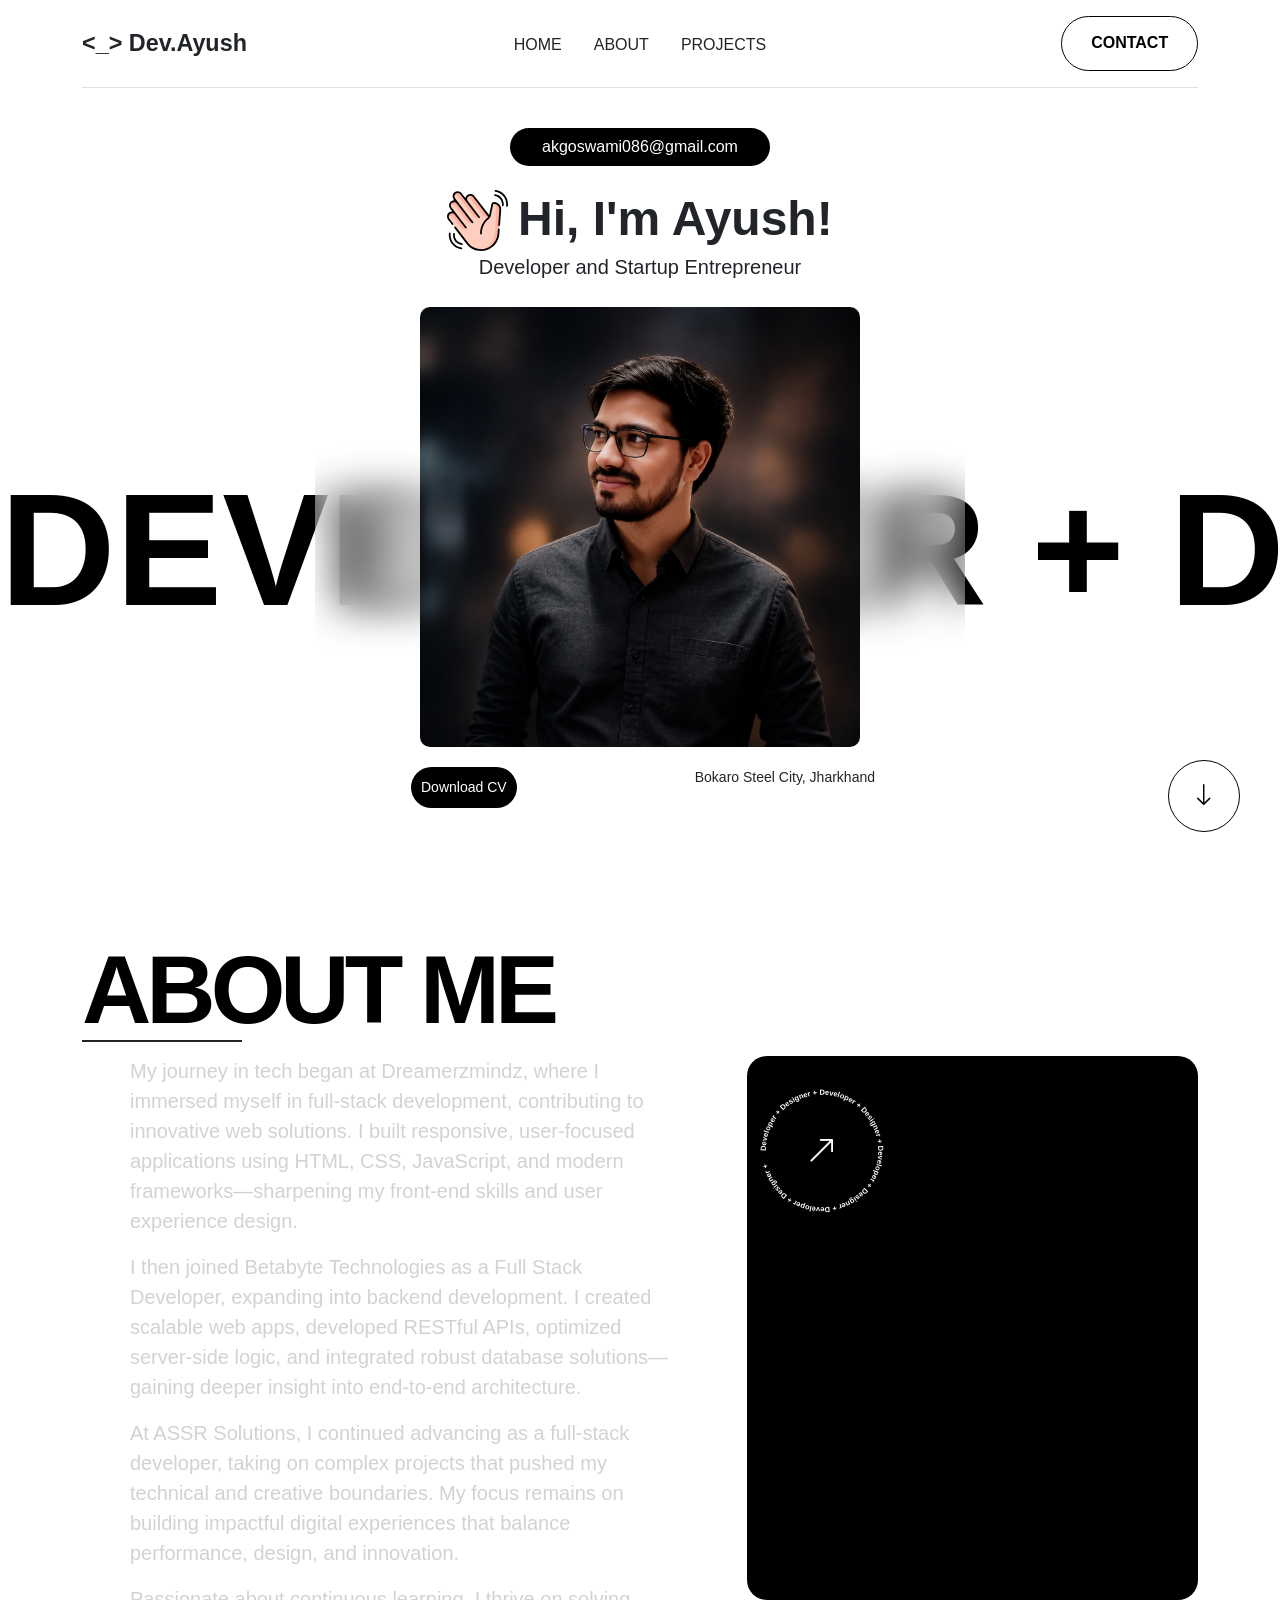
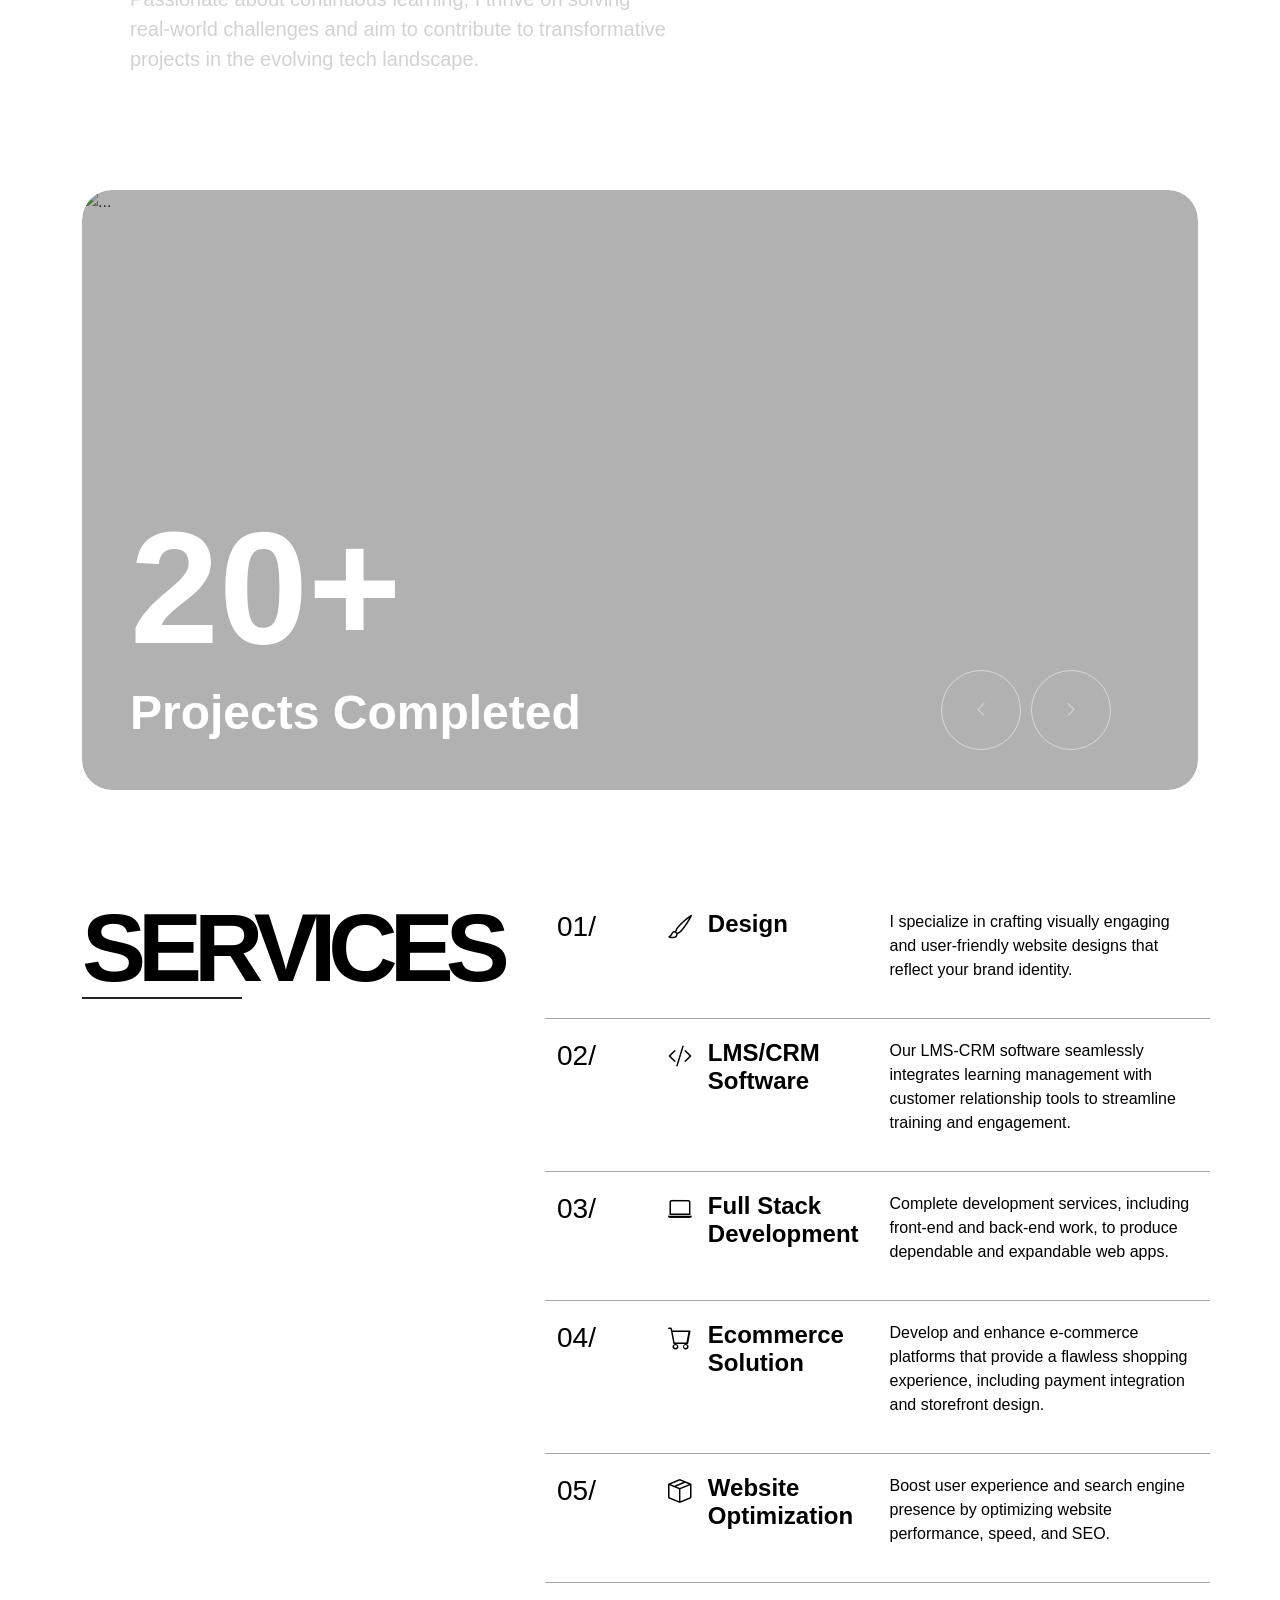
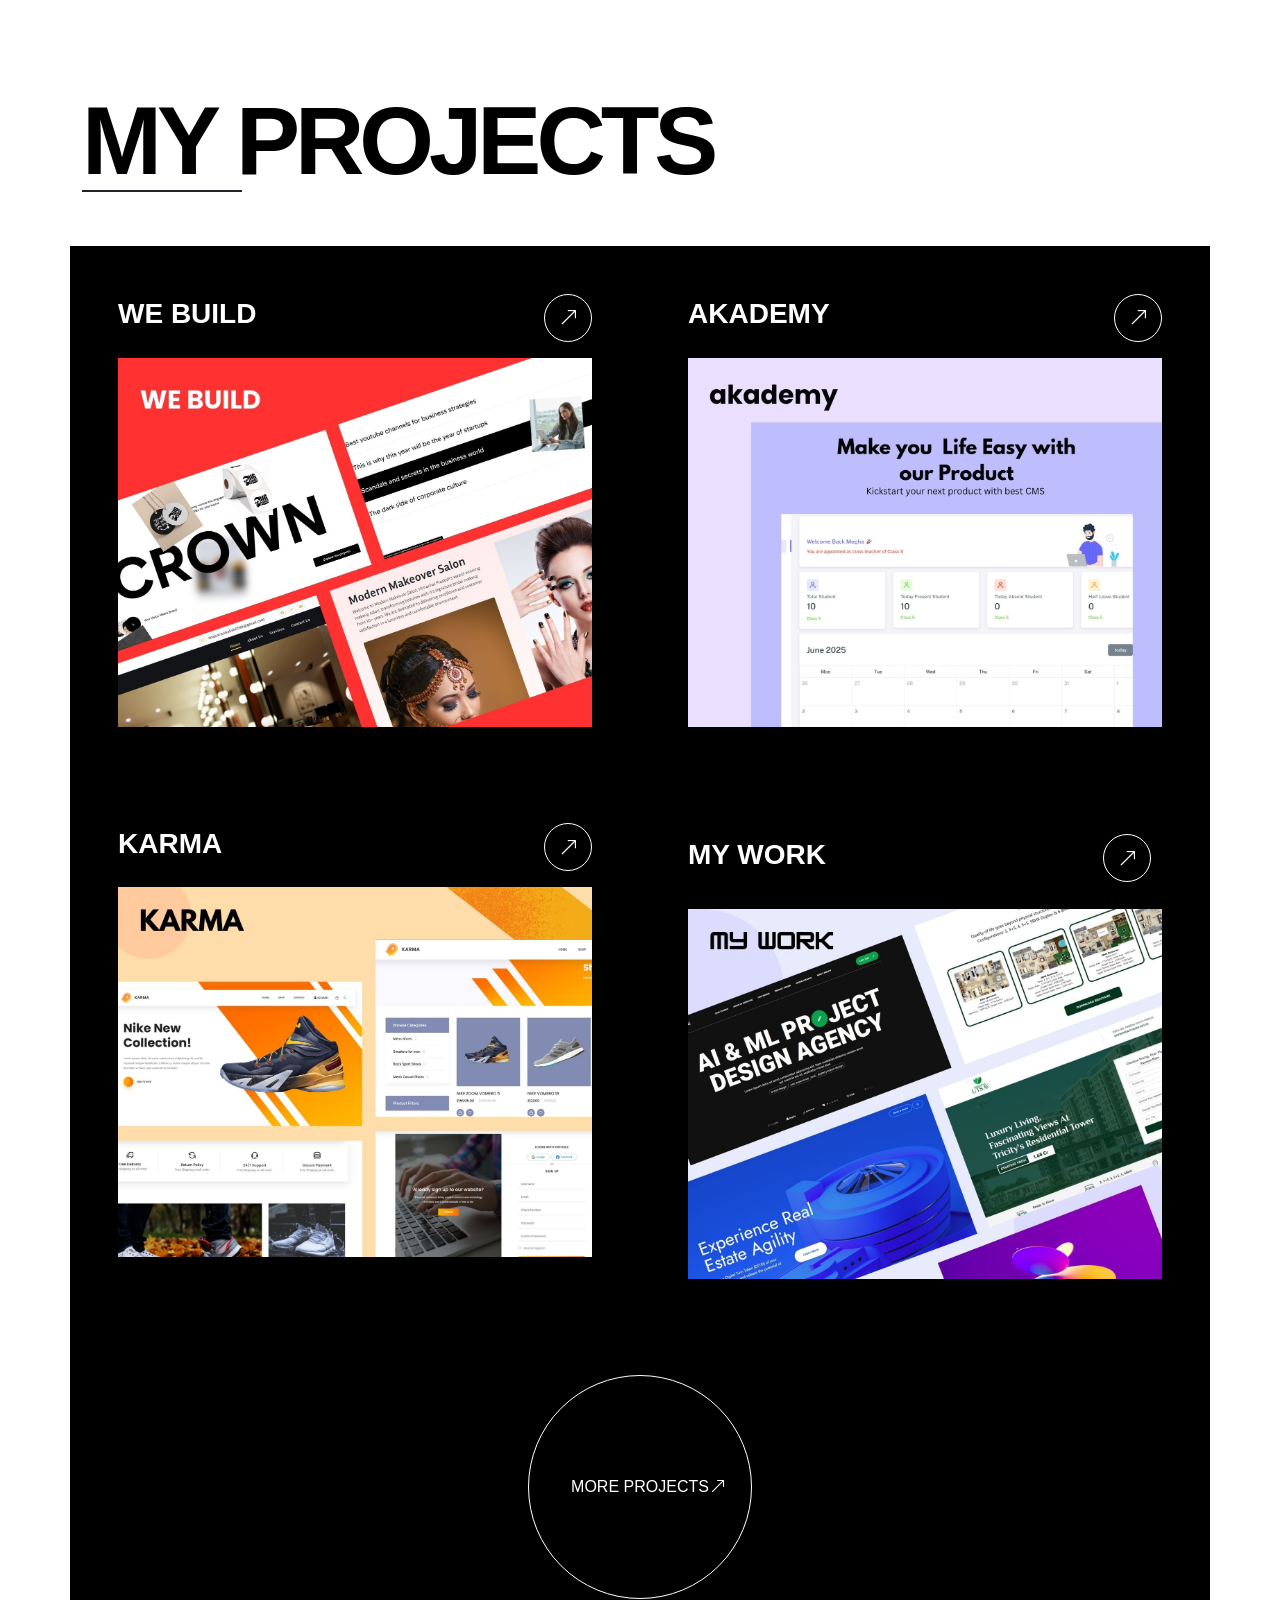
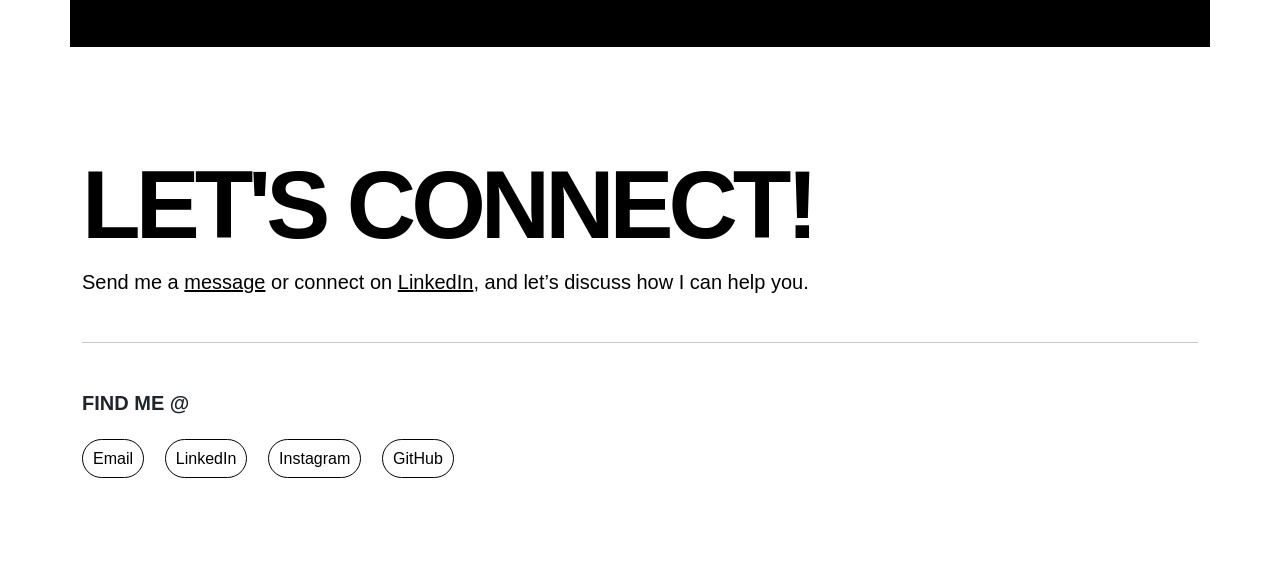
==== commit 80208986: "changes" ====
--- a/index.html
+++ b/index.html
@@ -24,7 +24,7 @@
                 <ul class="nav col-12 col-md-auto mb-2 justify-content-center mb-md-0" id="menu">
                     <li><a href="" class="nav-link px-3 link-dark">Home</a></li>
                     <li><a href="#about" class="nav-link px-3 link-dark">About</a></li>
-                    <li><a href="#projects" class="nav-link px-3 link-dark">Projects</a></li>
+                    <li><a href="works.html" class="nav-link px-3 link-dark">Projects</a></li>
                 </ul>
 
                 <div class="col-md-3 text-end">
@@ -298,7 +298,9 @@
                     <div class="col-md-6 p-lg-5 p-md-3 p-sm-2 py-5 project-image">
                         <div class="project-text d-flex justify-content-between align-items-center mb-3">
                             <h3>My Work</h3>
-                            <i class="bi bi-arrow-up-right"></i>
+                            <a href="works.html" class="direction_button">
+                                <i class="bi bi-arrow-up-right"></i>
+                            </a>
                         </div>
                         <div class="img">
                             <img src="./assets/img/project-4.jpg" class="img-fluid" alt="">
--- a/assets/css/style.css
+++ b/assets/css/style.css
@@ -637,7 +637,232 @@
     color: #000;
 }
 
+
+.direction_button{
+    text-decoration: none;
+    padding: 10px;
+    border: 1px solid #000;
+    border-radius: 30px;
+    color: #fff;
+}
+
+.direction_button:hover{
+    background: #000;
+    color: #fff;
+    transition: .2s ease-out;
+}
+
 /* Section 6 Ends */
+
+/* Works Page Start */
+
+.works-hero {
+    position: relative;
+    width: 100%;
+    min-height: 70vh;
+    display: flex;
+    align-items: center;
+    justify-content: center;
+    background-image: url("../img/carousel-4.jpg");
+    background-size: cover;
+    background-position: center;
+    background-repeat: no-repeat;
+}
+
+.works-hero-overlay {
+    position: absolute;
+    inset: 0;
+    background: rgba(6, 12, 32, 0.35);
+}
+
+.works-hero h1 {
+    position: relative;
+    z-index: 1;
+    margin: 0;
+    color: #fff;
+    font-size: 7rem;
+    font-weight: 700;
+    letter-spacing: -6px;
+    text-transform: uppercase;
+    text-align: center;
+}
+
+.works-list {
+    width: 100%;
+}
+
+.works-row {
+    min-height: 520px;
+}
+
+.works-image {
+    height: 100%;
+    min-height: 520px;
+    overflow: hidden;
+    background: #000;
+}
+
+.works-image img {
+    width: 100%;
+    height: 100%;
+    min-height: 520px;
+    object-fit: cover;
+    display: block;
+    transition: transform 0.5s ease;
+}
+
+.works-row:hover .works-image img {
+    transform: scale(1.05);
+}
+
+.works-content {
+    height: 100%;
+    min-height: 520px;
+    display: flex;
+    flex-direction: column;
+    justify-content: center;
+    padding: 4.5rem 5rem;
+    background: #f4f4f4;
+}
+
+.works-row:nth-child(even) .works-content {
+    background: #0d0d0d;
+    color: #fff;
+}
+
+.works-index {
+    font-size: 0.95rem;
+    font-weight: 600;
+    letter-spacing: 0.18em;
+    text-transform: uppercase;
+    opacity: 0.55;
+    margin-bottom: 1rem;
+}
+
+.works-content h2 {
+    font-size: 3.2rem;
+    font-weight: 700;
+    text-transform: uppercase;
+    letter-spacing: -2px;
+    margin-bottom: 1.25rem;
+}
+
+.works-content p {
+    font-size: 1.05rem;
+    line-height: 1.7;
+    max-width: 36rem;
+    margin-bottom: 1.75rem;
+}
+
+.works-tags {
+    display: flex;
+    flex-wrap: wrap;
+    gap: 0.7rem;
+    padding-left: 0;
+    margin-bottom: 2rem;
+}
+
+.works-tags li {
+    list-style: none;
+    border: 1px solid currentColor;
+    border-radius: 30px;
+    padding: 0.4rem 1rem;
+    font-size: 0.85rem;
+    text-transform: uppercase;
+    font-weight: 600;
+}
+
+.works-link {
+    display: inline-flex;
+    align-items: center;
+    gap: 0.6rem;
+    width: fit-content;
+    text-decoration: none;
+    color: inherit;
+    border: 1px solid currentColor;
+    border-radius: 30px;
+    padding: 0.75rem 1.5rem;
+    font-weight: 600;
+    text-transform: uppercase;
+    transition: background 0.25s ease, color 0.25s ease;
+}
+
+.works-row:nth-child(odd) .works-link:hover {
+    background: #000;
+    color: #fff;
+}
+
+.works-row:nth-child(even) .works-link:hover {
+    background: #fff;
+    color: #000;
+}
+
+/* Works Page End */
+
+/* Landing Pages Gallery Start */
+
+.lp-gallery {
+    width: 100%;
+}
+
+.lp-card {
+    background: #0d0d0d;
+    color: #fff;
+    height: 100%;
+}
+
+.lp-preview {
+    height: 70vh;
+    min-height: 480px;
+    overflow: hidden;
+    position: relative;
+    background: #111;
+}
+
+.lp-preview img {
+    width: 100%;
+    height: auto;
+    display: block;
+    transform: translateY(0);
+    transition: transform 8s linear;
+    will-change: transform;
+}
+
+.lp-preview:hover img {
+    transform: translateY(var(--shift, 0px));
+}
+
+.lp-card-meta {
+    display: flex;
+    justify-content: space-between;
+    align-items: center;
+    padding: 1.25rem 1.5rem;
+    border-top: 1px solid rgba(255, 255, 255, 0.12);
+}
+
+.lp-card-meta h3 {
+    margin: 0;
+    font-size: 1.15rem;
+    font-weight: 700;
+    text-transform: uppercase;
+    letter-spacing: -0.5px;
+}
+
+.lp-card-meta span {
+    font-size: 0.85rem;
+    opacity: 0.7;
+    text-transform: uppercase;
+    letter-spacing: 0.08em;
+}
+
+.column-left{
+    border-right: 2px solid rgb(3, 3, 3);
+}
+.column-right{
+    border-left: 2px solid rgba(3, 3, 3);
+}
+
+/* Landing Pages Gallery End */
 
 
 @media (max-width:1400px) {}
@@ -723,6 +948,32 @@
     header {
         justify-content: space-between;
     }
+
+    .works-hero h1 {
+        font-size: 4.5rem;
+        letter-spacing: -3px;
+    }
+
+    .works-content {
+        padding: 3rem 2rem;
+        min-height: auto;
+    }
+
+    .works-image,
+    .works-image img {
+        min-height: 320px;
+    }
+
+    .lp-preview {
+        height: 55vh;
+        min-height: 360px;
+    }
+
+    .lp-card-meta {
+        flex-direction: column;
+        align-items: flex-start;
+        gap: 0.4rem;
+    }
 }
 
 
@@ -816,4 +1067,27 @@
     header {
         justify-content: space-between;
     }
+
+    .works-hero {
+        min-height: 50vh;
+    }
+
+    .works-hero h1 {
+        font-size: 3rem;
+        letter-spacing: -2px;
+        padding: 0 1rem;
+    }
+
+    .works-content h2 {
+        font-size: 2.2rem;
+    }
+
+    .works-content {
+        padding: 2.5rem 1.25rem;
+    }
+
+    .lp-preview {
+        height: 48vh;
+        min-height: 300px;
+    }
 }
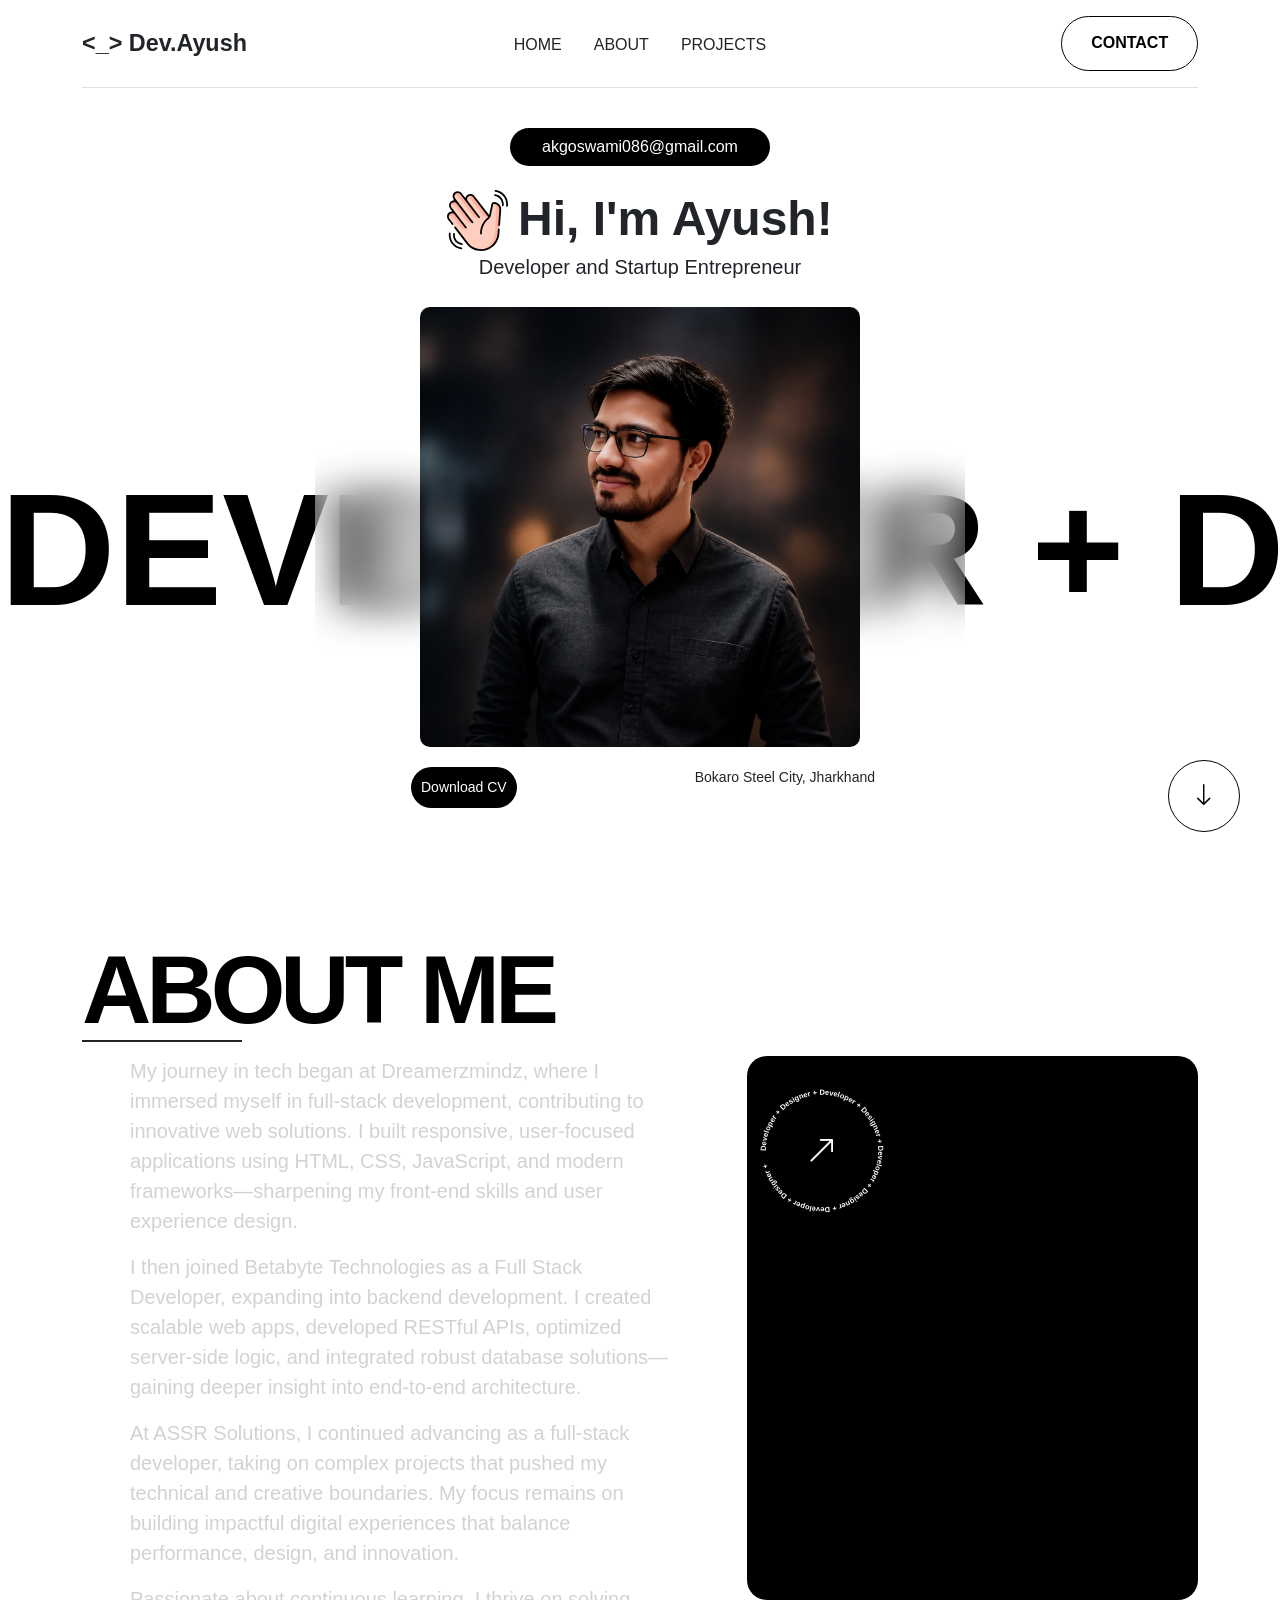
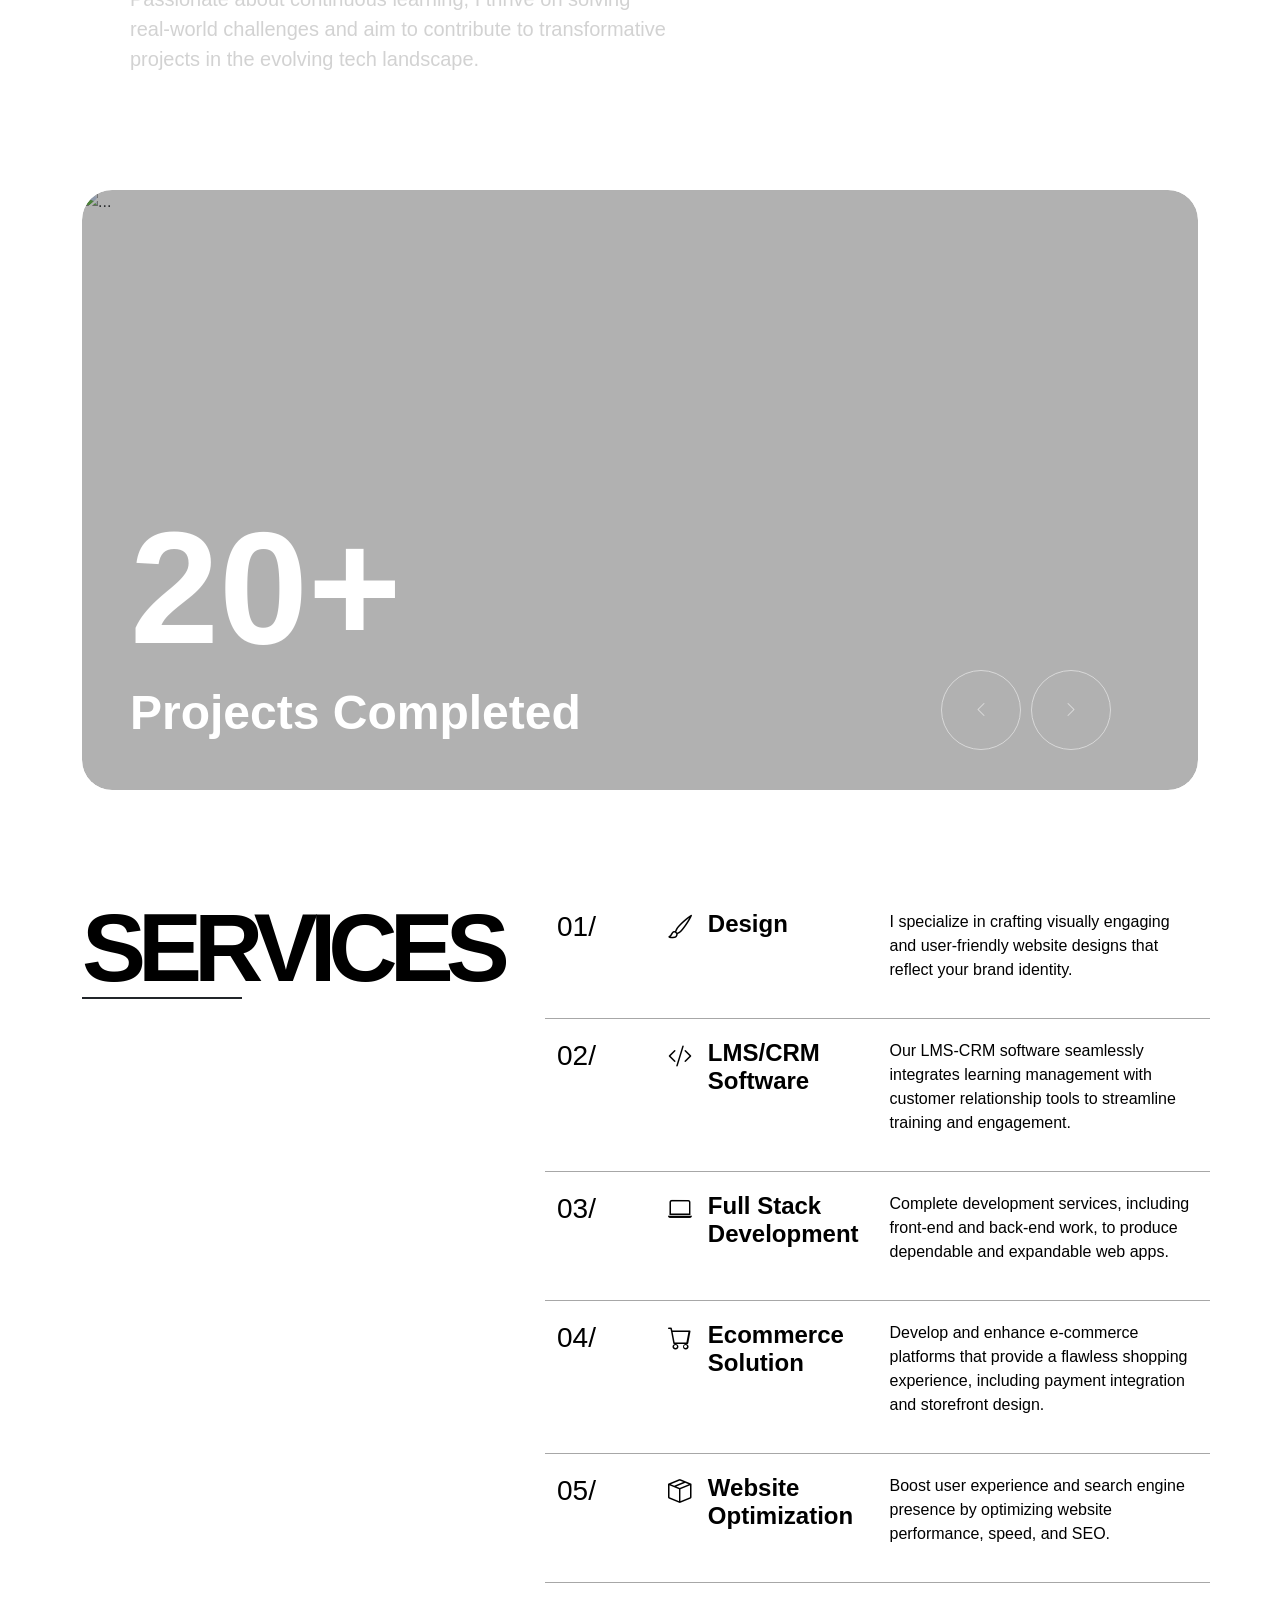
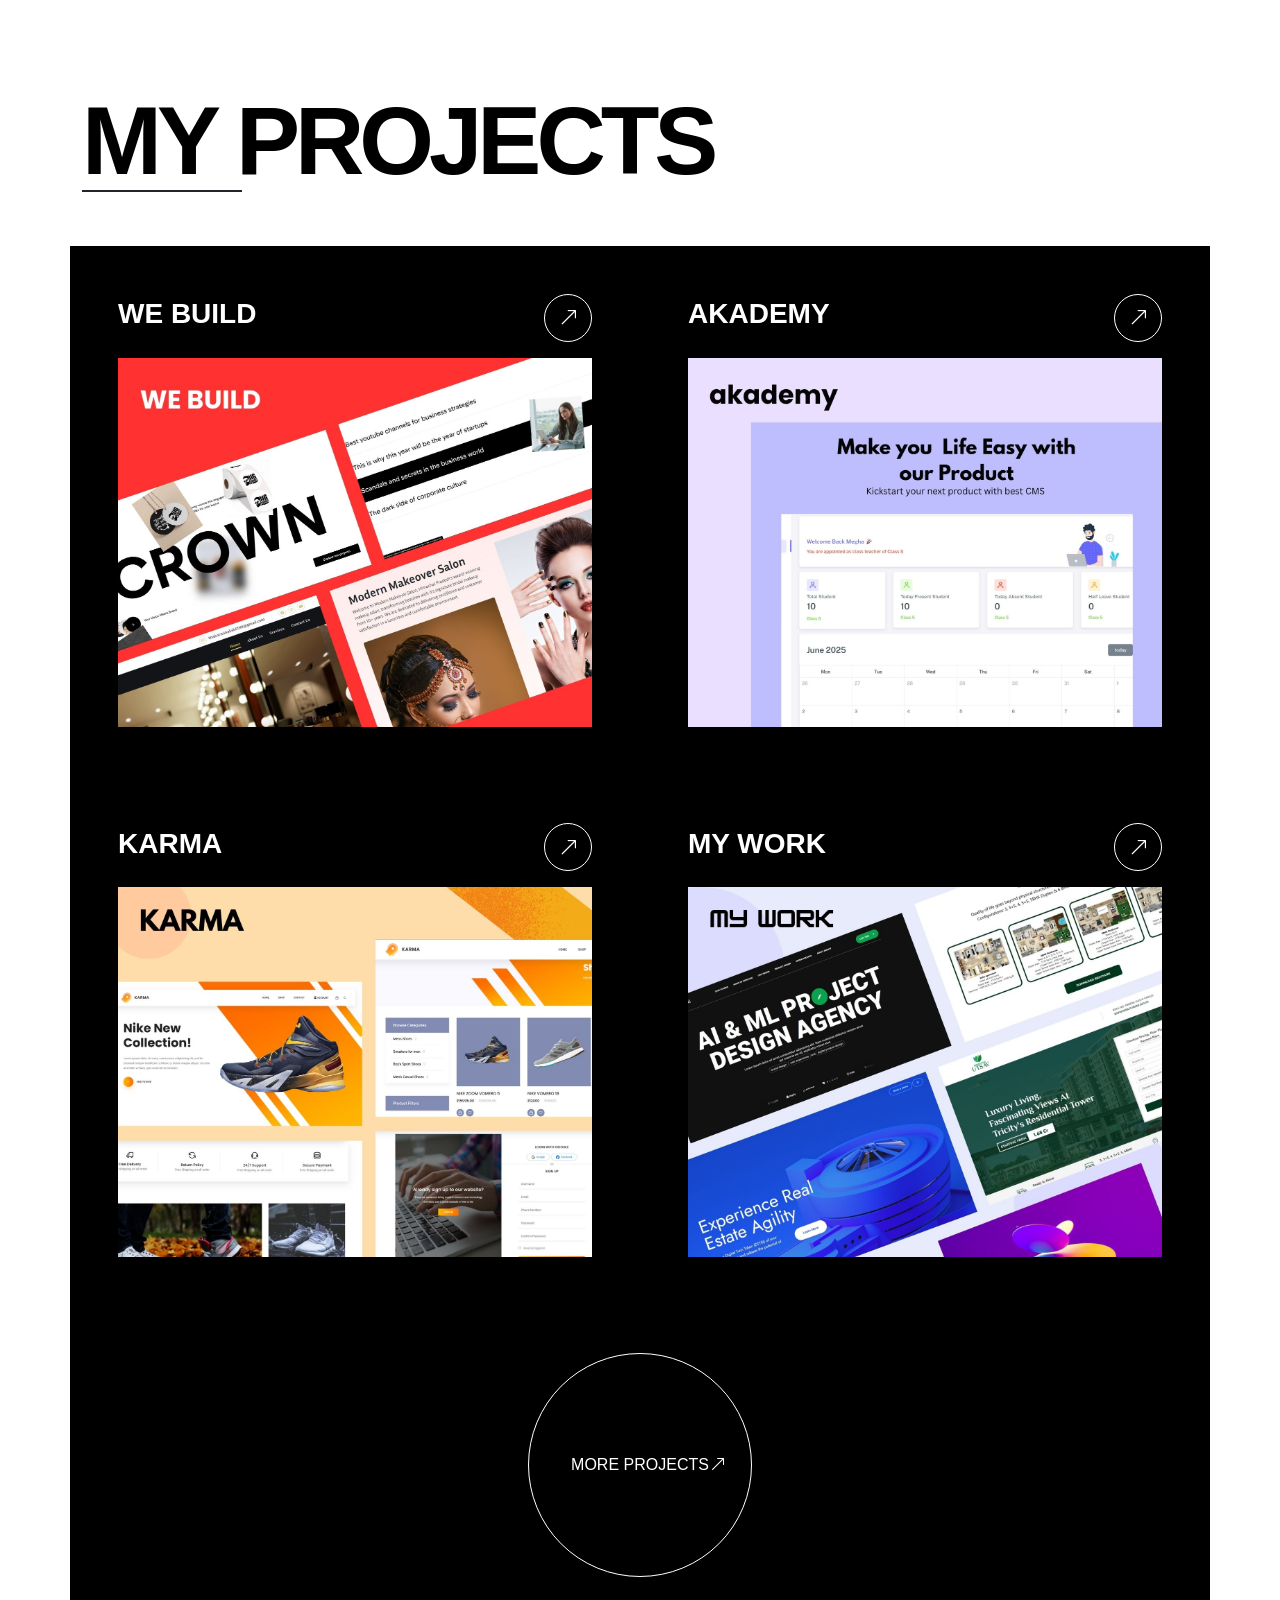
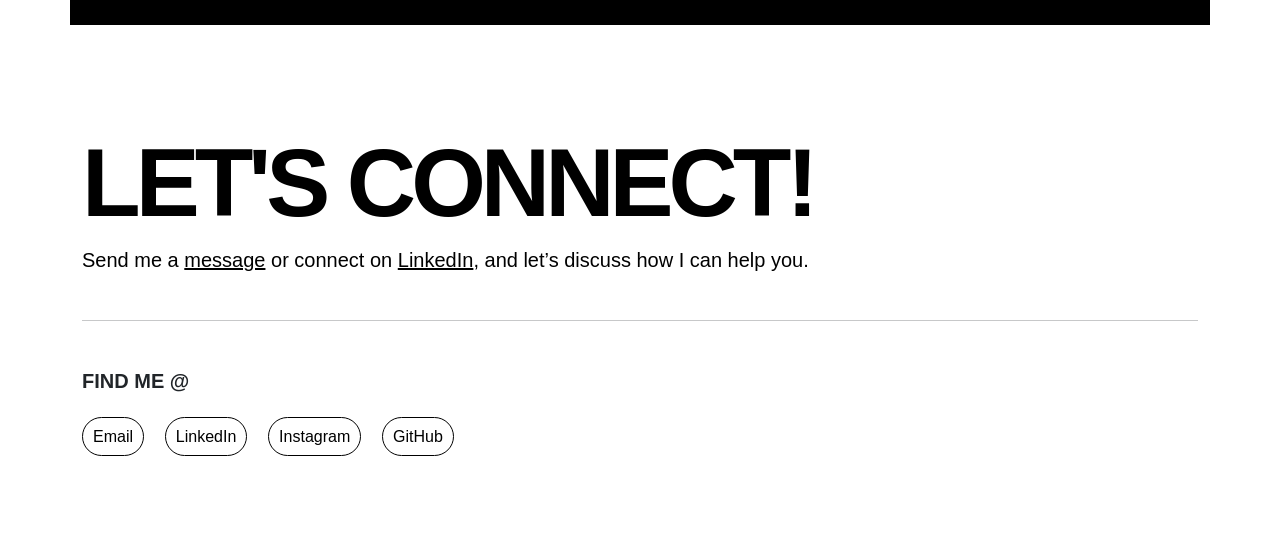
==== commit d206bf5c: "changes" ====
--- a/index.html
+++ b/index.html
@@ -13,8 +13,7 @@
 <body>
     <div class="main">
         <div class="container">
-            <header
-                class="d-flex flex-wrap align-items-center justify-content-md-between py-3 border-bottom">
+            <header class="d-flex flex-wrap align-items-center justify-content-md-between py-3 border-bottom">
                 <a href="/" class="d-flex align-items-center col-md-3 mb-2 mb-md-0 text-dark text-decoration-none logo">
                     <span>
                         <_>
@@ -298,9 +297,7 @@
                     <div class="col-md-6 p-lg-5 p-md-3 p-sm-2 py-5 project-image">
                         <div class="project-text d-flex justify-content-between align-items-center mb-3">
                             <h3>My Work</h3>
-                            <a href="works.html" class="direction_button">
-                                <i class="bi bi-arrow-up-right"></i>
-                            </a>
+                            <i class="bi bi-arrow-up-right"></i>
                         </div>
                         <div class="img">
                             <img src="./assets/img/project-4.jpg" class="img-fluid" alt="">
@@ -308,7 +305,7 @@
                     </div>
                     <div class="col-md-12 p-5 project-image">
                         <div class="button">
-                            <a href="">More Projects <i class="bi bi-arrow-up-right default-icon"></i><i
+                            <a href="works.html">More Projects <i class="bi bi-arrow-up-right default-icon"></i><i
                                     class="bi bi-arrow-right hover-icon"></i></a>
                         </div>
                     </div>
@@ -323,14 +320,16 @@
             <div class="container">
                 <div class="connect-title mb-5">
                     <h1>Let's Connect!</h1>
-                    <h5>Send me a <a href="">message</a> or connect on <a href="">LinkedIn</a>, and let’s discuss how I can help you.</h5>
+                    <h5>Send me a <a href="">message</a> or connect on <a href="">LinkedIn</a>, and let’s discuss how I
+                        can help you.</h5>
                 </div>
                 <hr>
                 <div class="button-group mt-5">
                     <h5>find me @</h5>
                     <ul>
                         <li><a href="mailto:akgoswami086@gmail.com" target="_blank">Email</a></li>
-                        <li><a href="https://www.linkedin.com/in/ayush-goswami-479776210" target="_blank">LinkedIn</a></li>
+                        <li><a href="https://www.linkedin.com/in/ayush-goswami-479776210" target="_blank">LinkedIn</a>
+                        </li>
                         <li><a href="https://www.instagram.com/ayushkumar6303/" target="_blank">Instagram</a></li>
                         <li><a href="https://github.com/ayushkg3542" target="_blank">GitHub</a></li>
                     </ul>
@@ -363,4 +362,4 @@
 
 
 
-</html>
+</html>
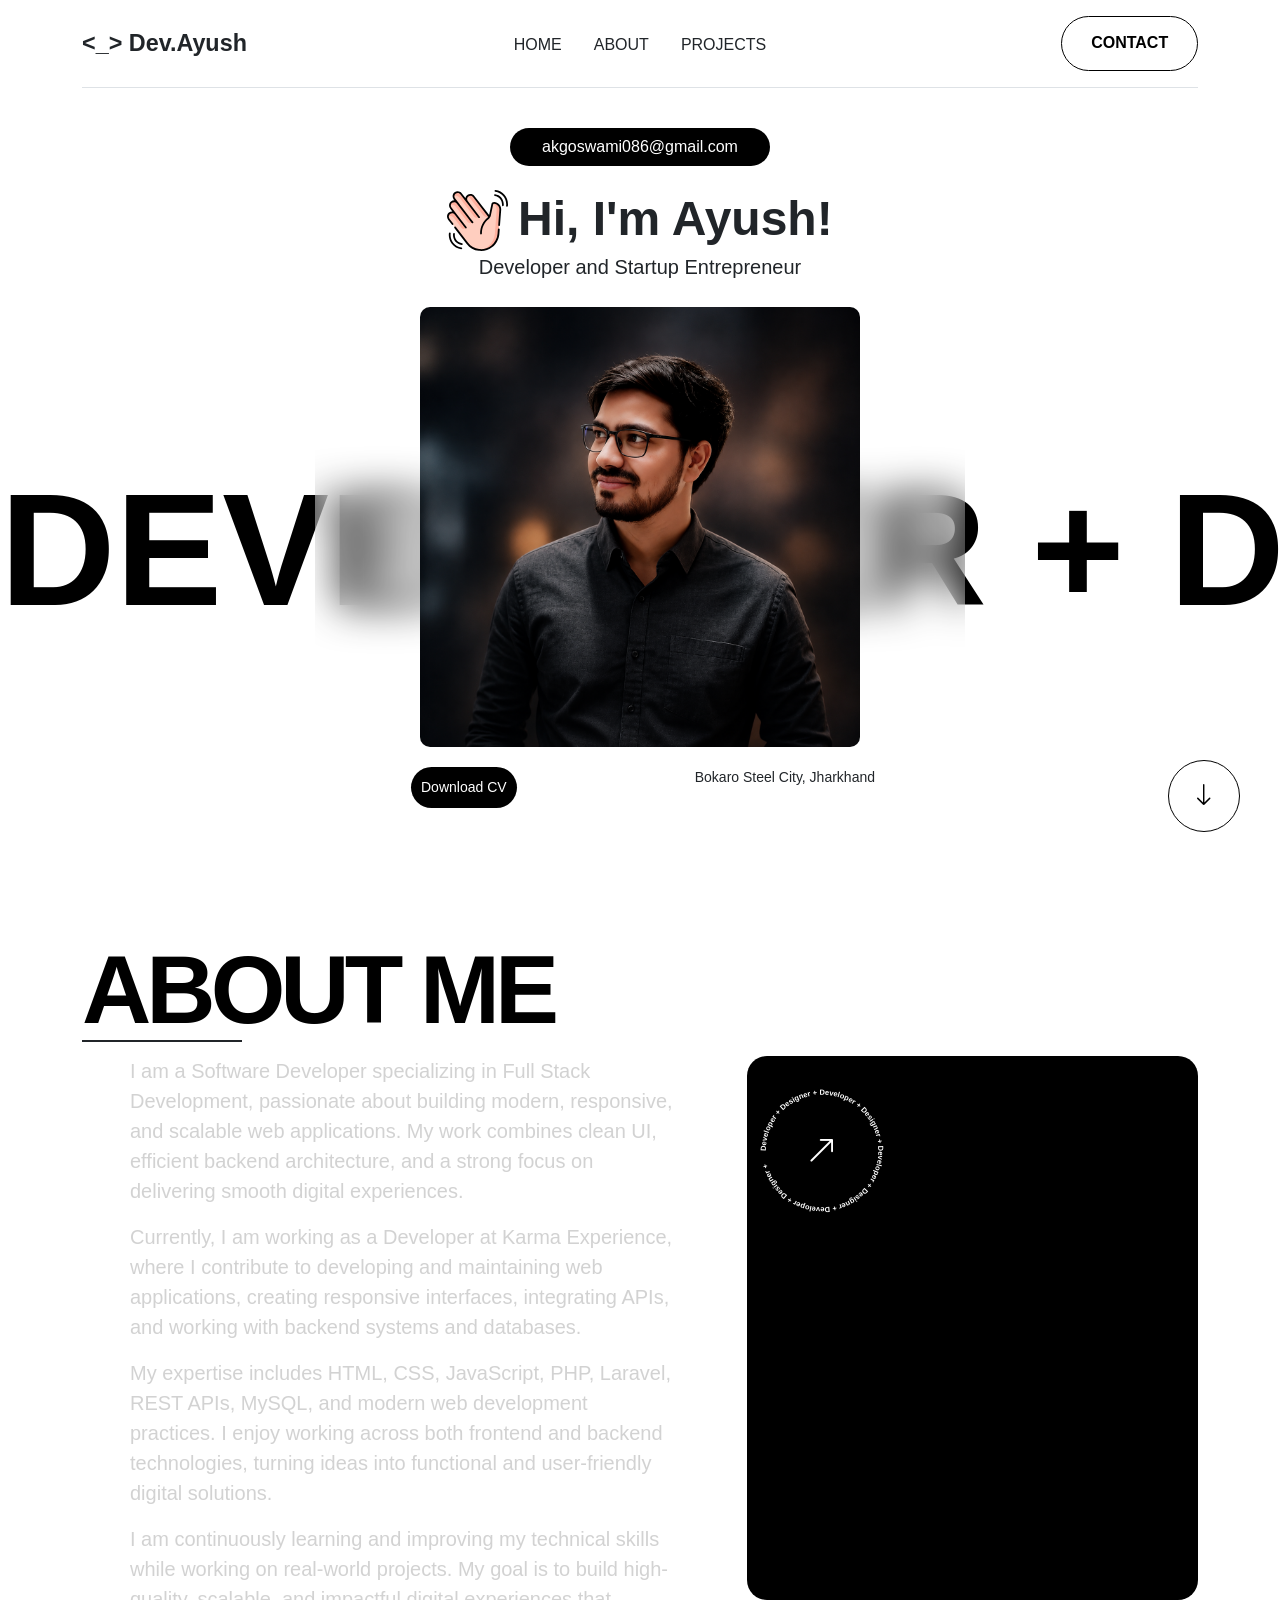
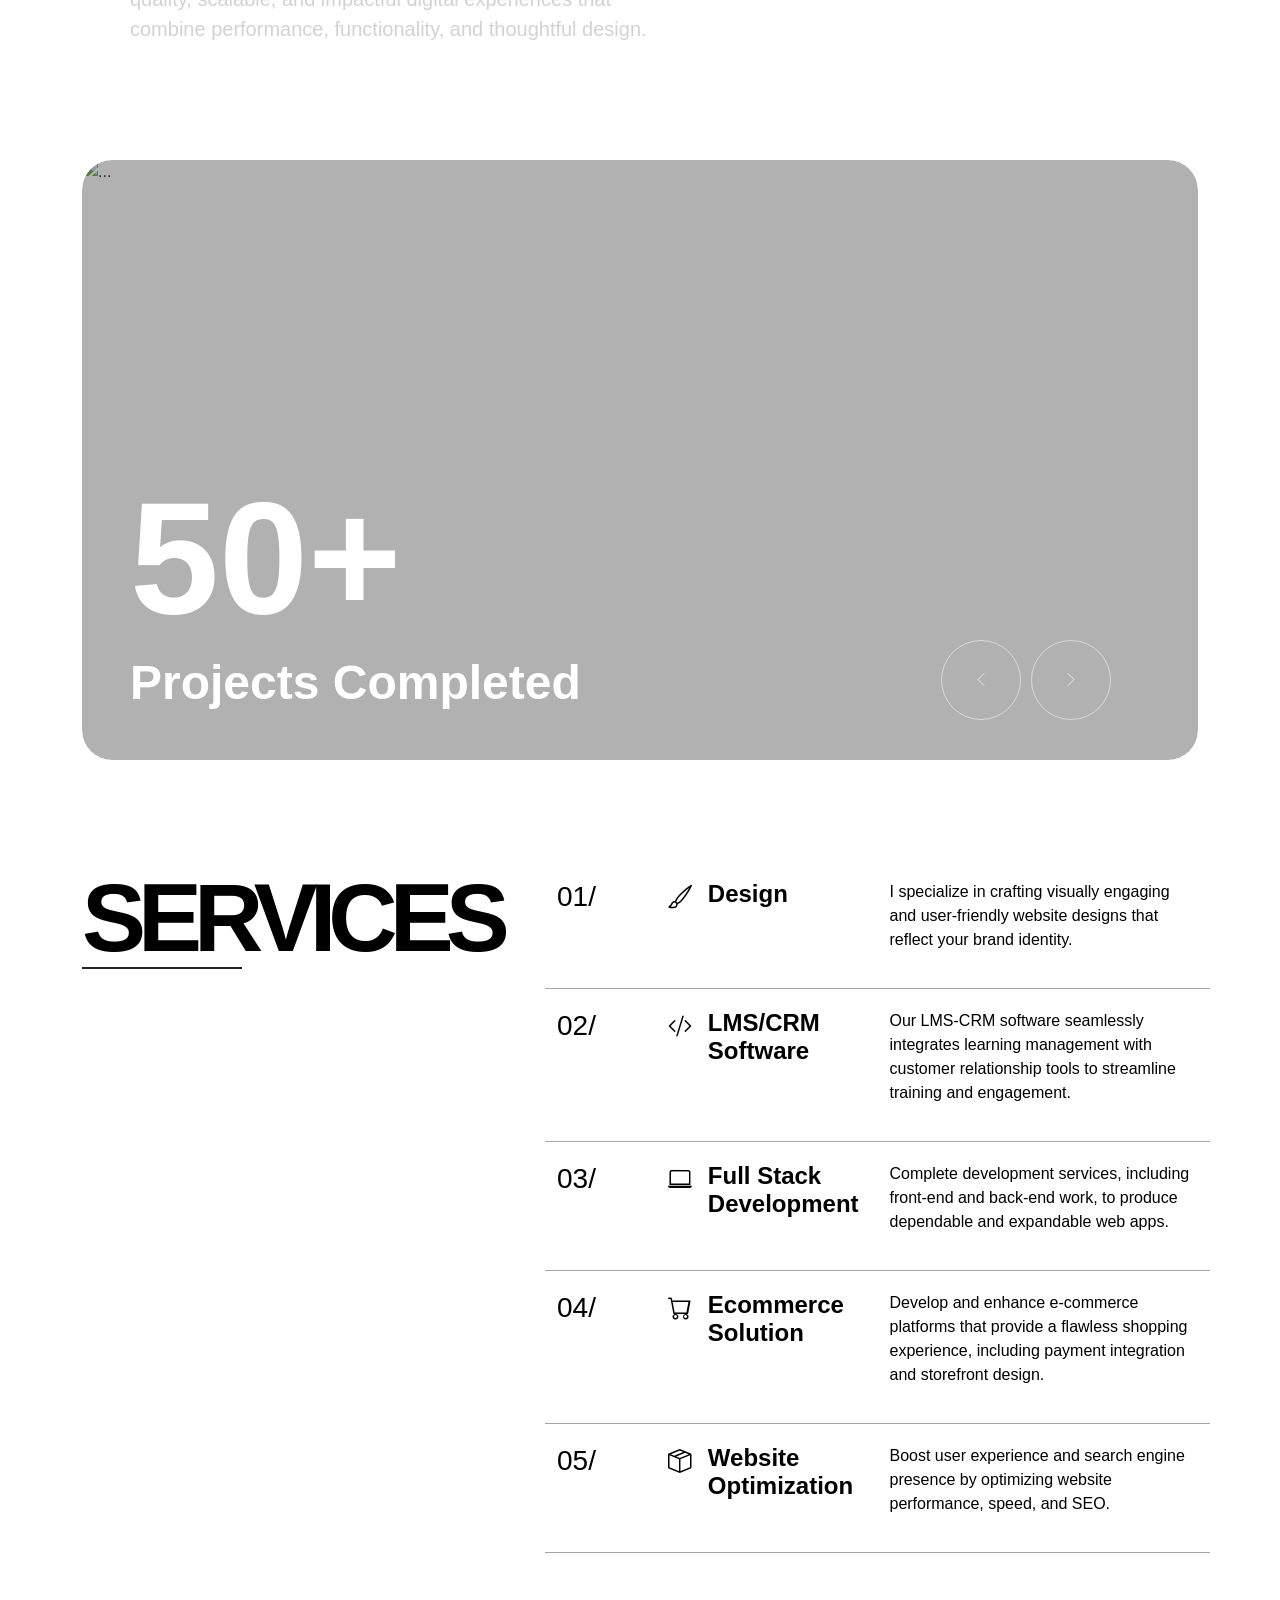
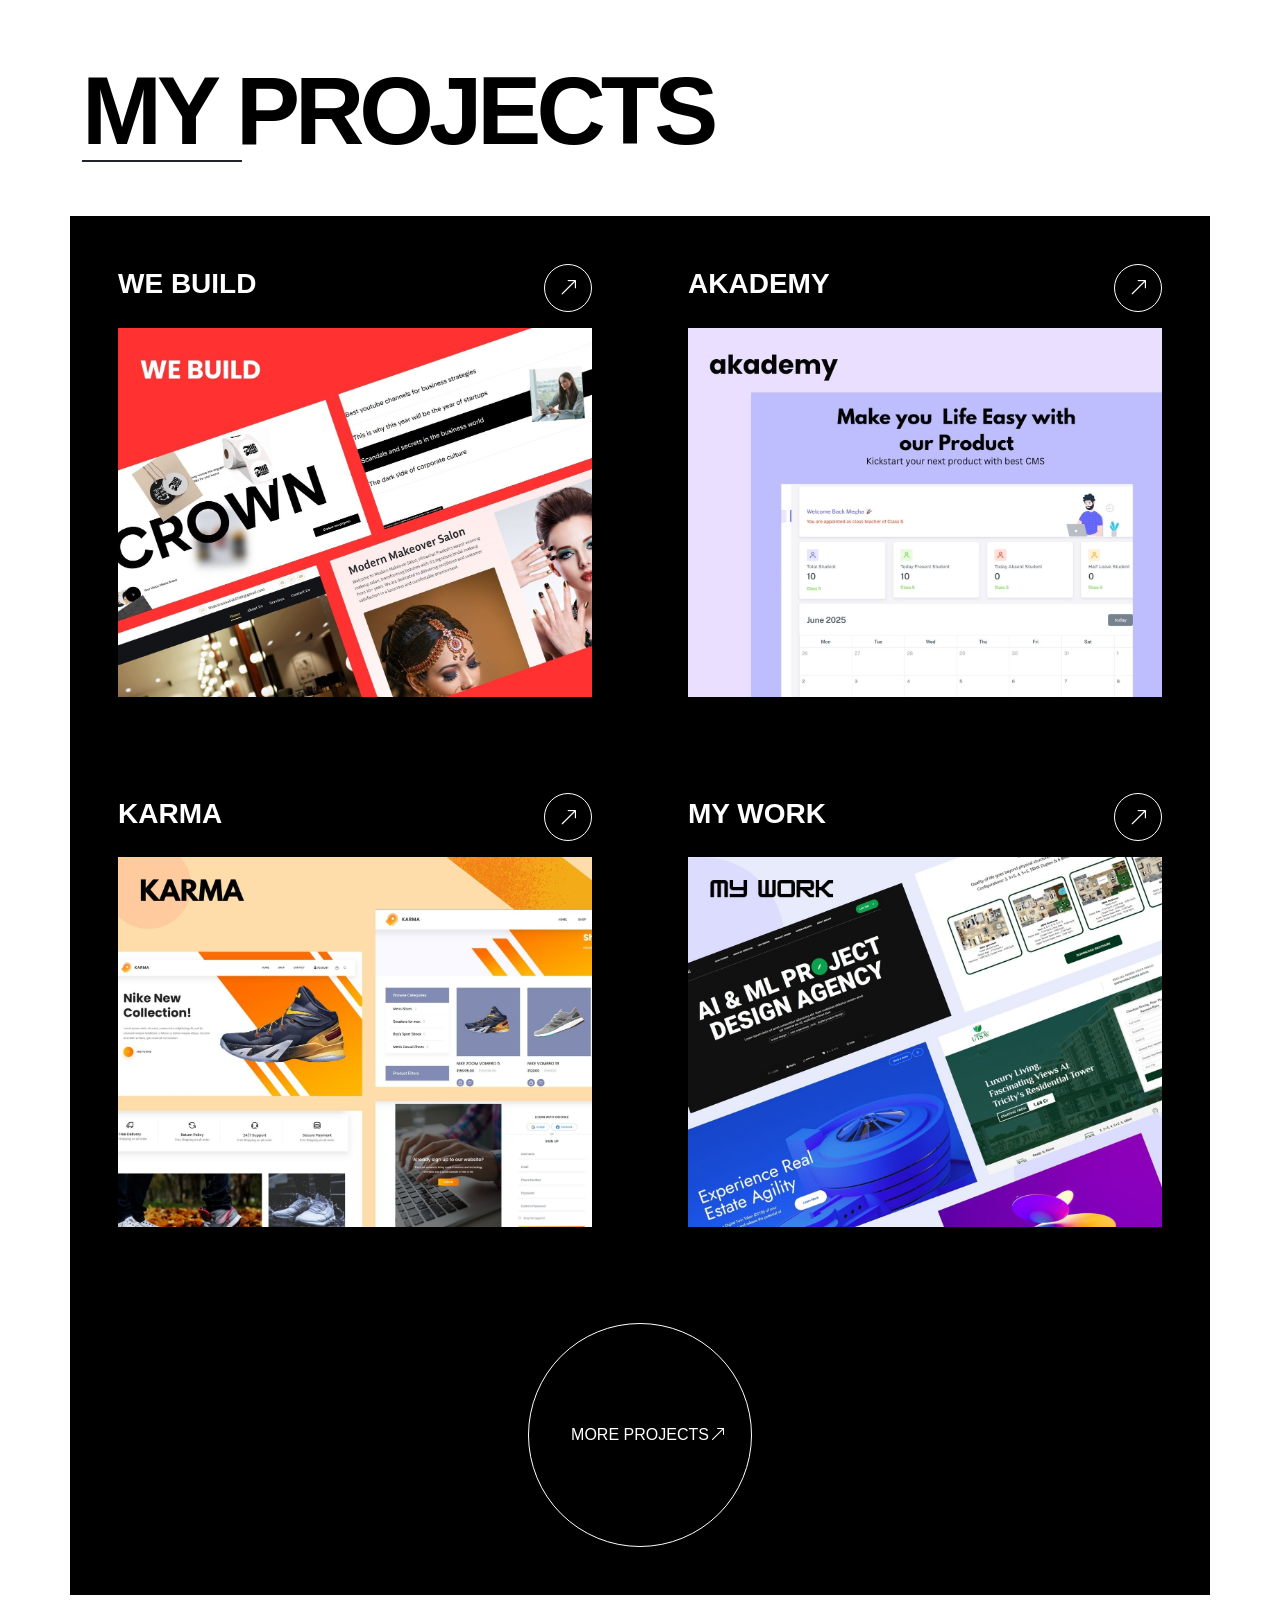
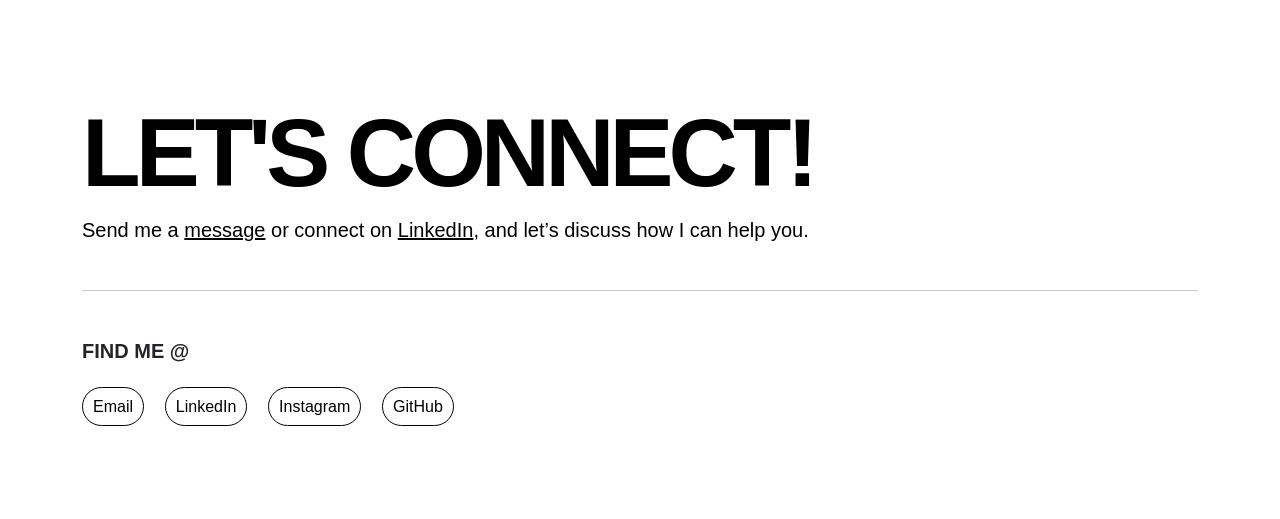
==== commit 07ef1f42: "changes" ====
--- a/index.html
+++ b/index.html
@@ -73,22 +73,22 @@
                 <div class="row">
                     <div class="col-lg-7 col-md-6 col-sm-12">
                         <div class="about-text px-lg-5 px-0">
-                            <p>My journey in tech began at Dreamerzmindz, where I immersed myself in full-stack
-                                development, contributing to innovative web solutions. I built responsive, user-focused
-                                applications using HTML, CSS, JavaScript, and modern frameworks—sharpening my front-end
-                                skills and user experience design.</p>
-
-                            <p>I then joined Betabyte Technologies as a Full Stack Developer, expanding into backend
-                                development. I created scalable web apps, developed RESTful APIs, optimized server-side
-                                logic, and integrated robust database solutions—gaining deeper insight into end-to-end
-                                architecture.</p>
-
-                            <p>At ASSR Solutions, I continued advancing as a full-stack developer, taking on complex
-                                projects that pushed my technical and creative boundaries. My focus remains on building
-                                impactful digital experiences that balance performance, design, and innovation.</p>
-
-                            <p>Passionate about continuous learning, I thrive on solving real-world challenges and aim
-                                to contribute to transformative projects in the evolving tech landscape.</p>
+                            <p>I am a Software Developer specializing in Full Stack Development, passionate about
+                                building modern, responsive, and scalable web applications. My work combines clean UI,
+                                efficient backend architecture, and a strong focus on delivering smooth digital
+                                experiences.</p>
+
+                            <p>Currently, I am working as a Developer at Karma Experience, where I contribute to
+                                developing and maintaining web applications, creating responsive interfaces, integrating
+                                APIs, and working with backend systems and databases.</p>
+
+                            <p>My expertise includes HTML, CSS, JavaScript, PHP, Laravel, REST APIs, MySQL, and modern
+                                web development practices. I enjoy working across both frontend and backend
+                                technologies, turning ideas into functional and user-friendly digital solutions.</p>
+
+                            <p>I am continuously learning and improving my technical skills while working on real-world
+                                projects. My goal is to build high-quality, scalable, and impactful digital experiences
+                                that combine performance, functionality, and thoughtful design.</p>
                         </div>
                     </div>
                     <div class="col-lg-5 col-md-6 col-sm-12">
@@ -131,7 +131,7 @@
                                 <img src="./assets/img/carousel-1.jpg" class="d-block img-fluid" alt="...">
                             </div>
                             <div class="carousel-text">
-                                <span class="h1">20+</span><br>
+                                <span class="h1">50+</span><br>
                                 <span class="h5">Projects Completed</span>
                             </div>
 
@@ -150,7 +150,7 @@
                                 <img src="./assets/img/carousel-4.jpg" class="d-block img-fluid" alt="...">
                             </div>
                             <div class="carousel-text">
-                                <span class="h1">3+</span><br>
+                                <span class="h1">4+</span><br>
                                 <span class="h5">Years of Experience</span>
                             </div>
                         </div>
--- a/assets/css/style.css
+++ b/assets/css/style.css
@@ -663,7 +663,7 @@
     display: flex;
     align-items: center;
     justify-content: center;
-    background-image: url("../img/carousel-4.jpg");
+    background-image: url("../img/lp-banner.jpg");
     background-size: cover;
     background-position: center;
     background-repeat: no-repeat;
